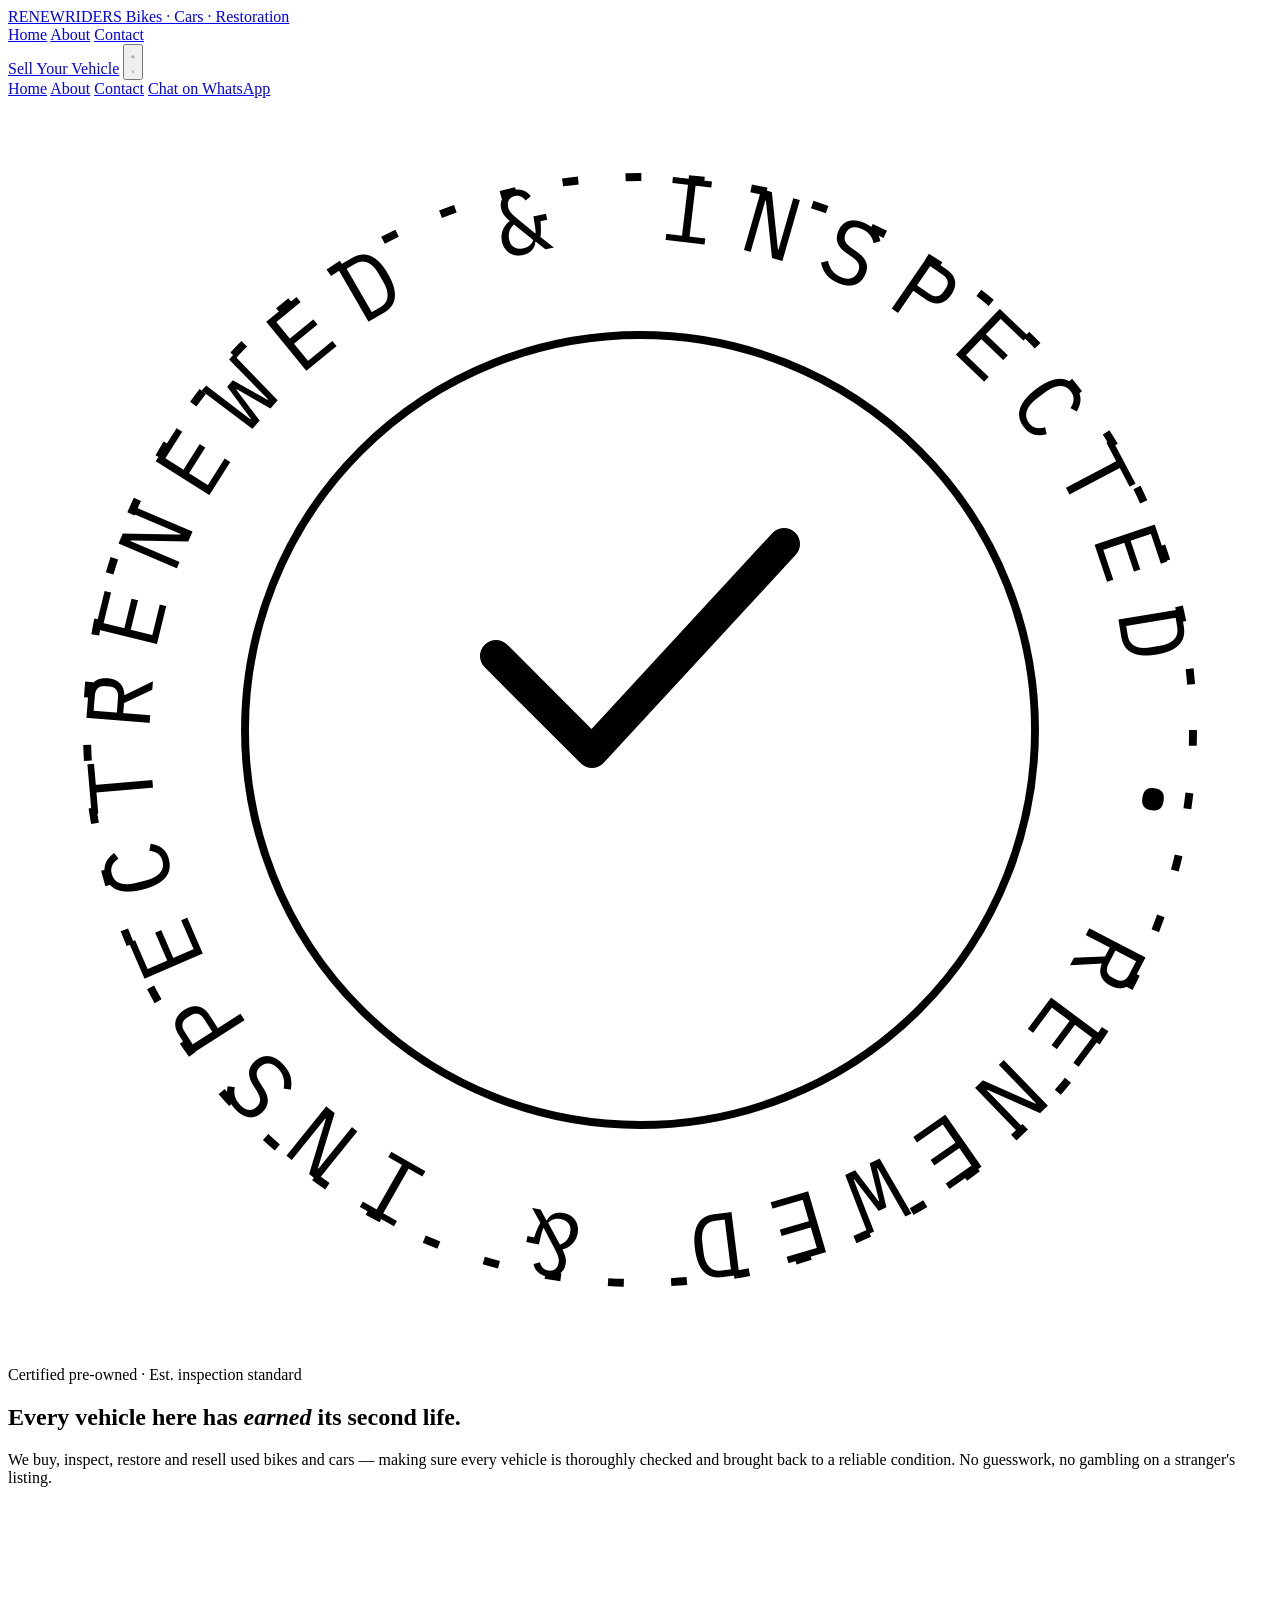
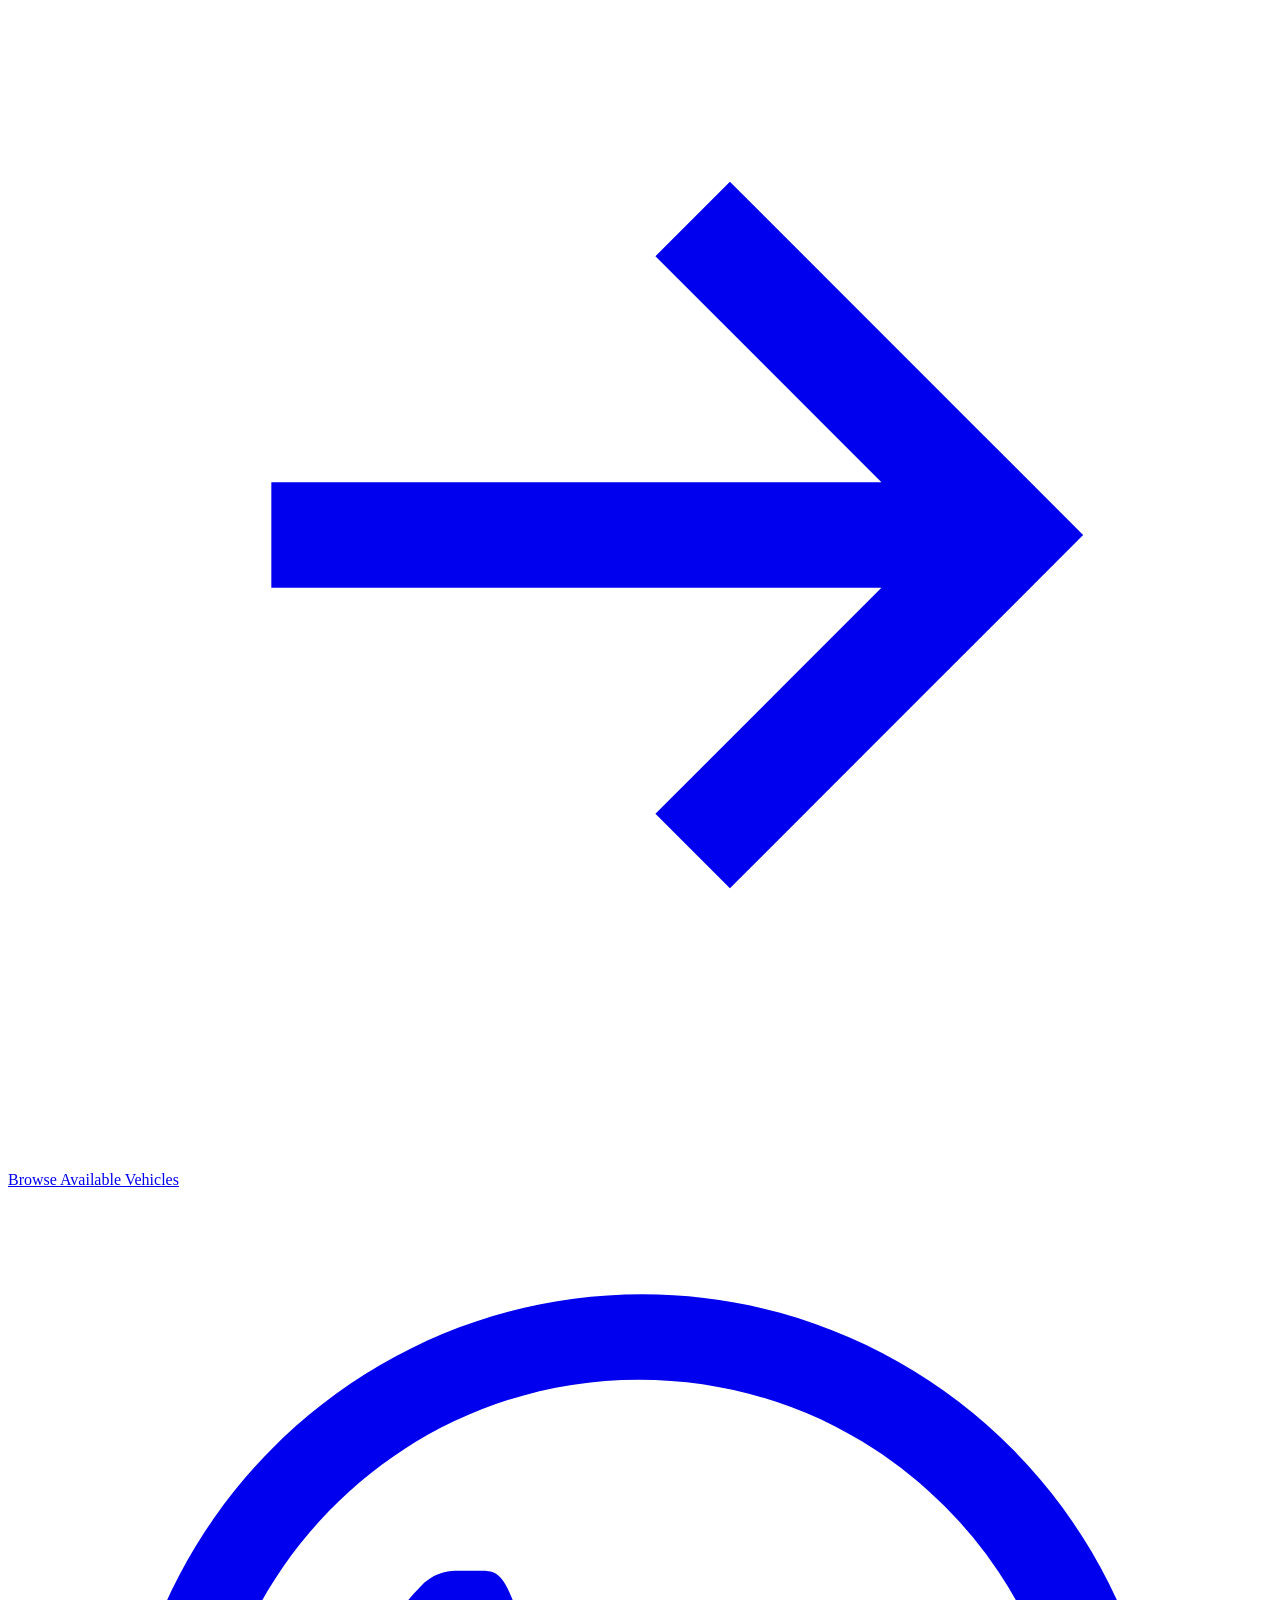
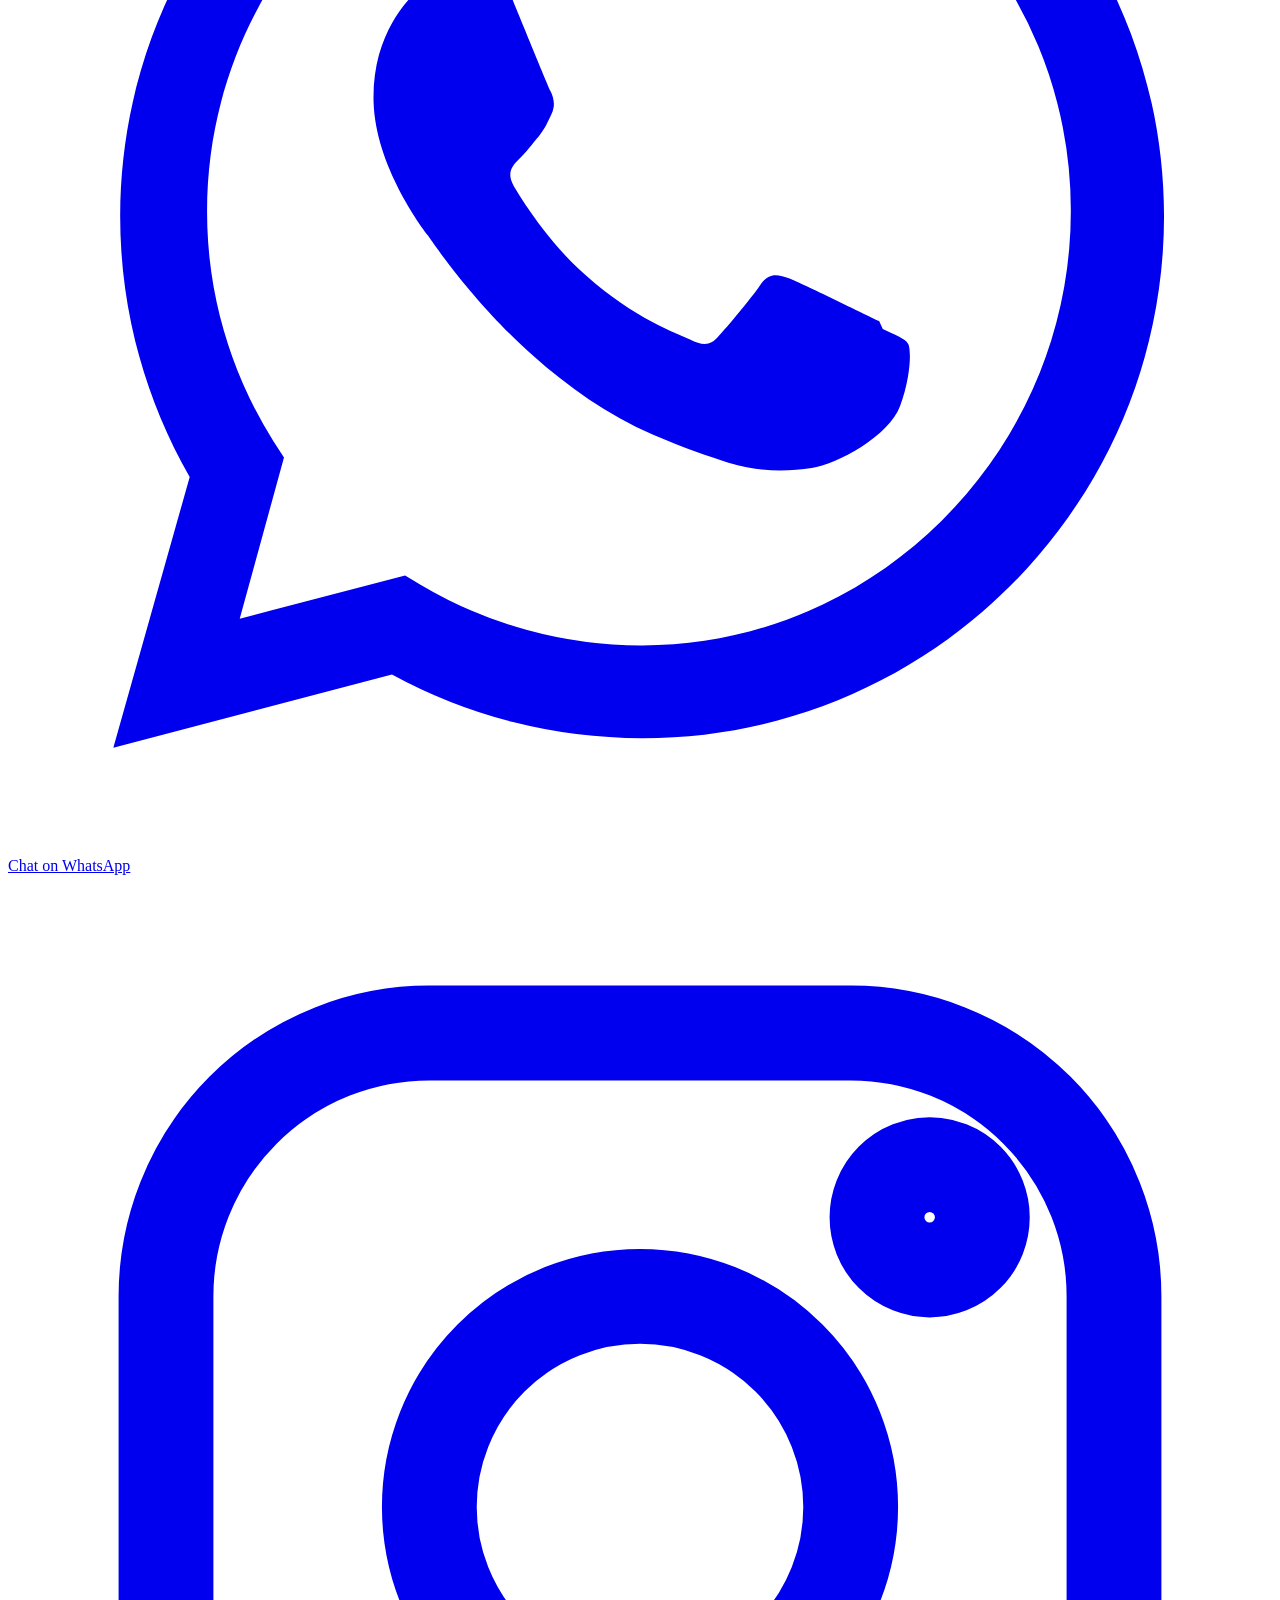
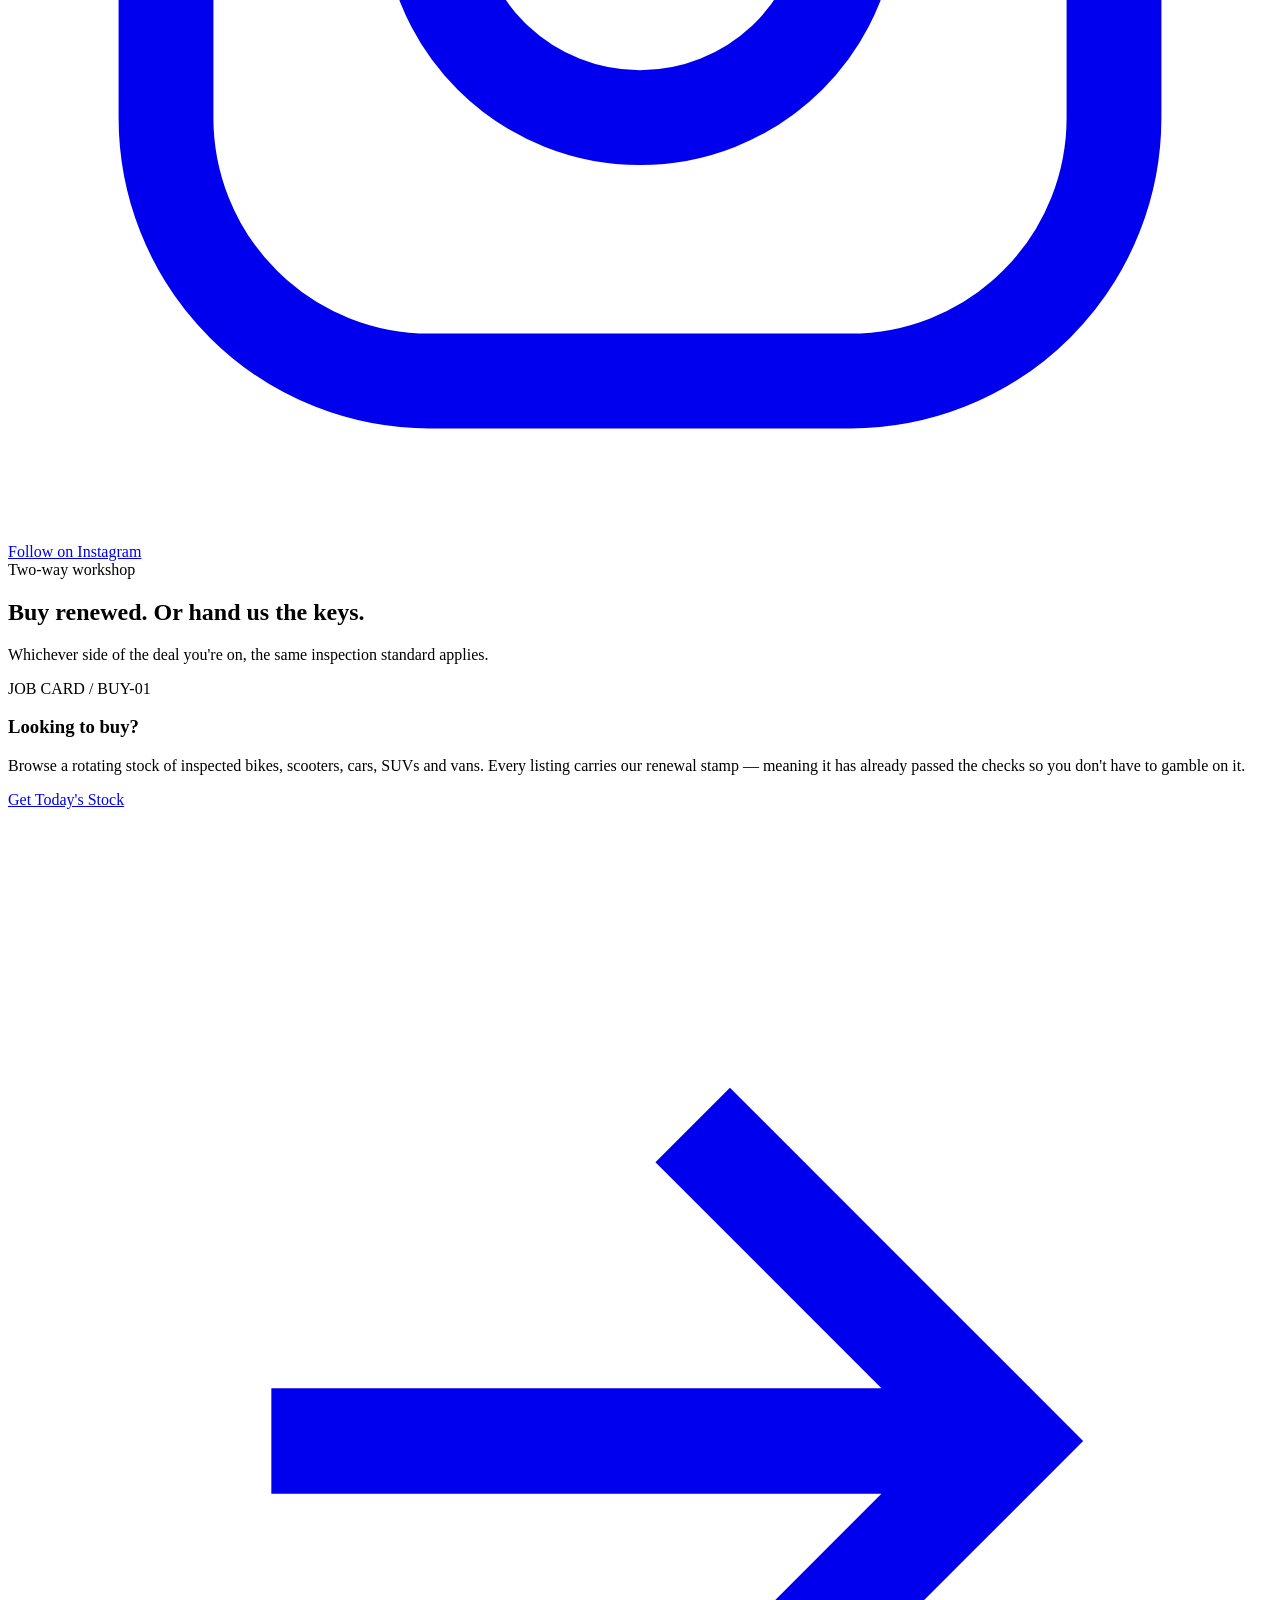
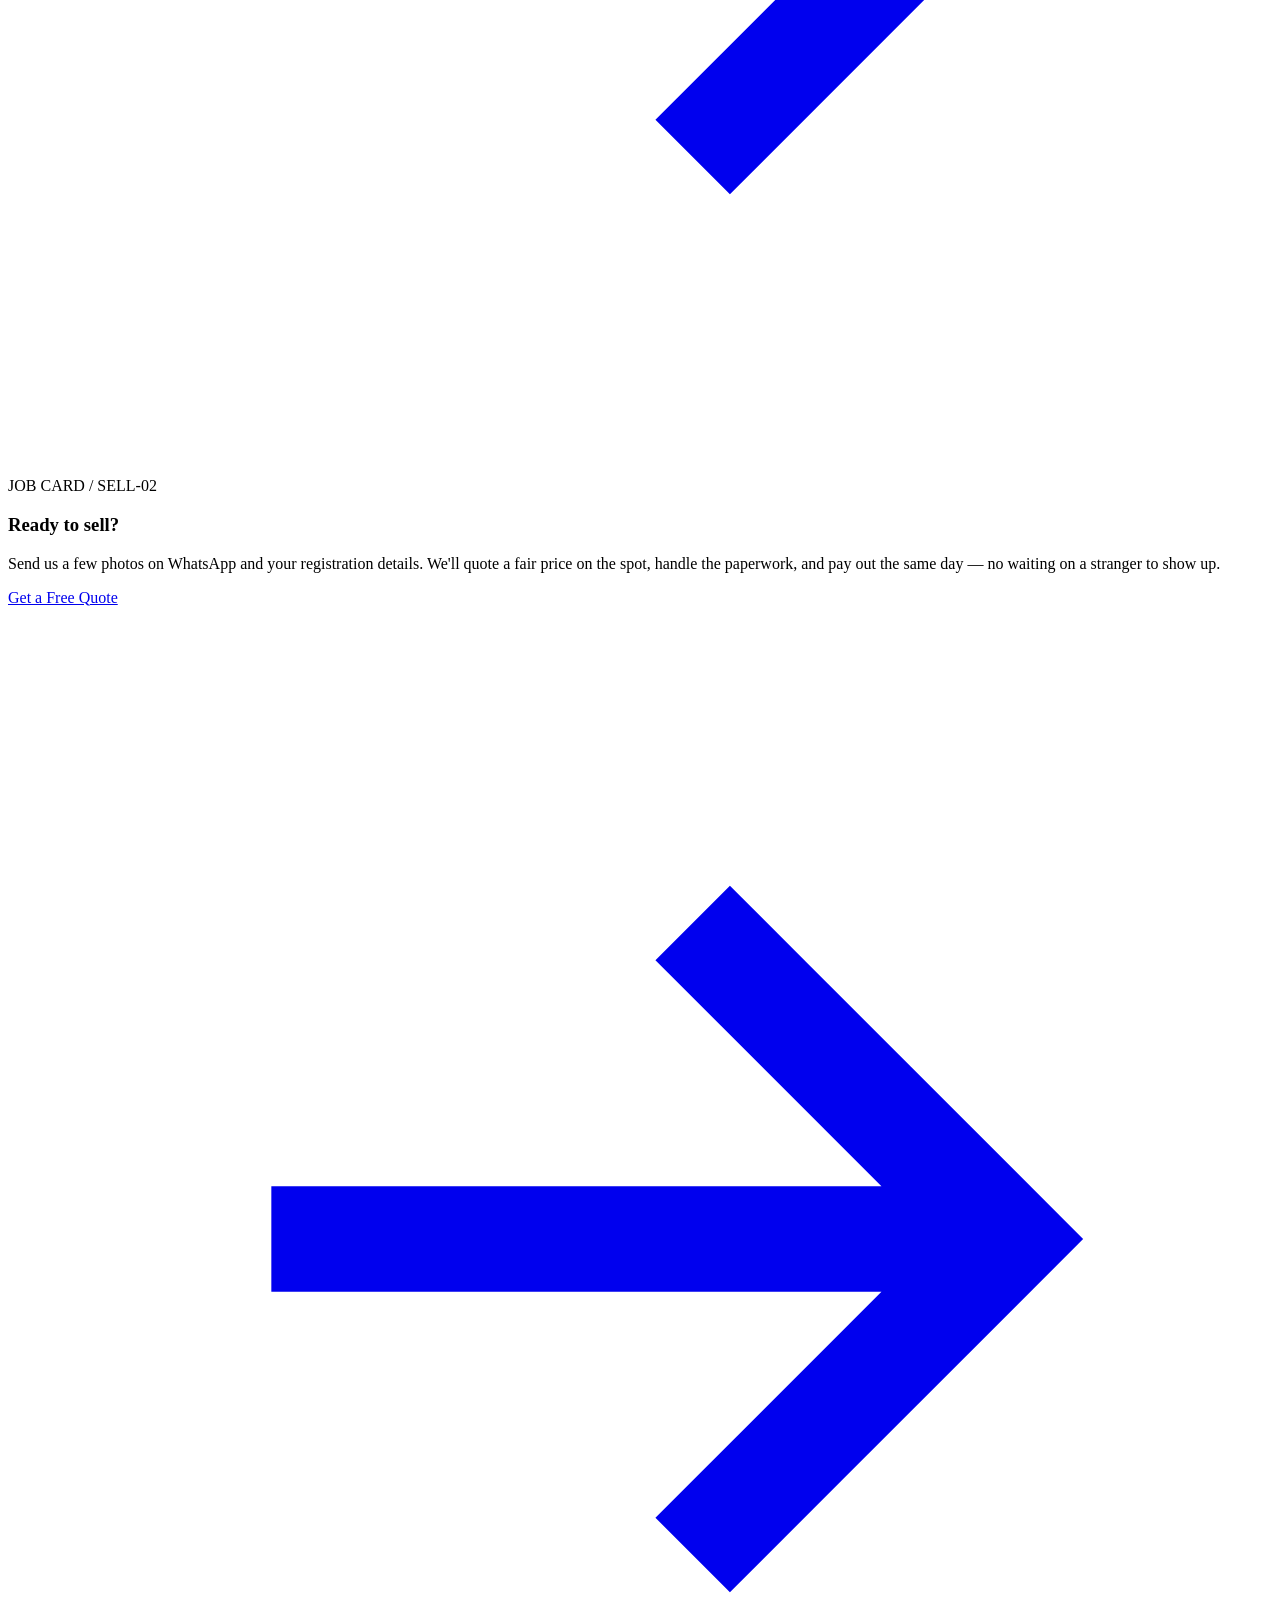
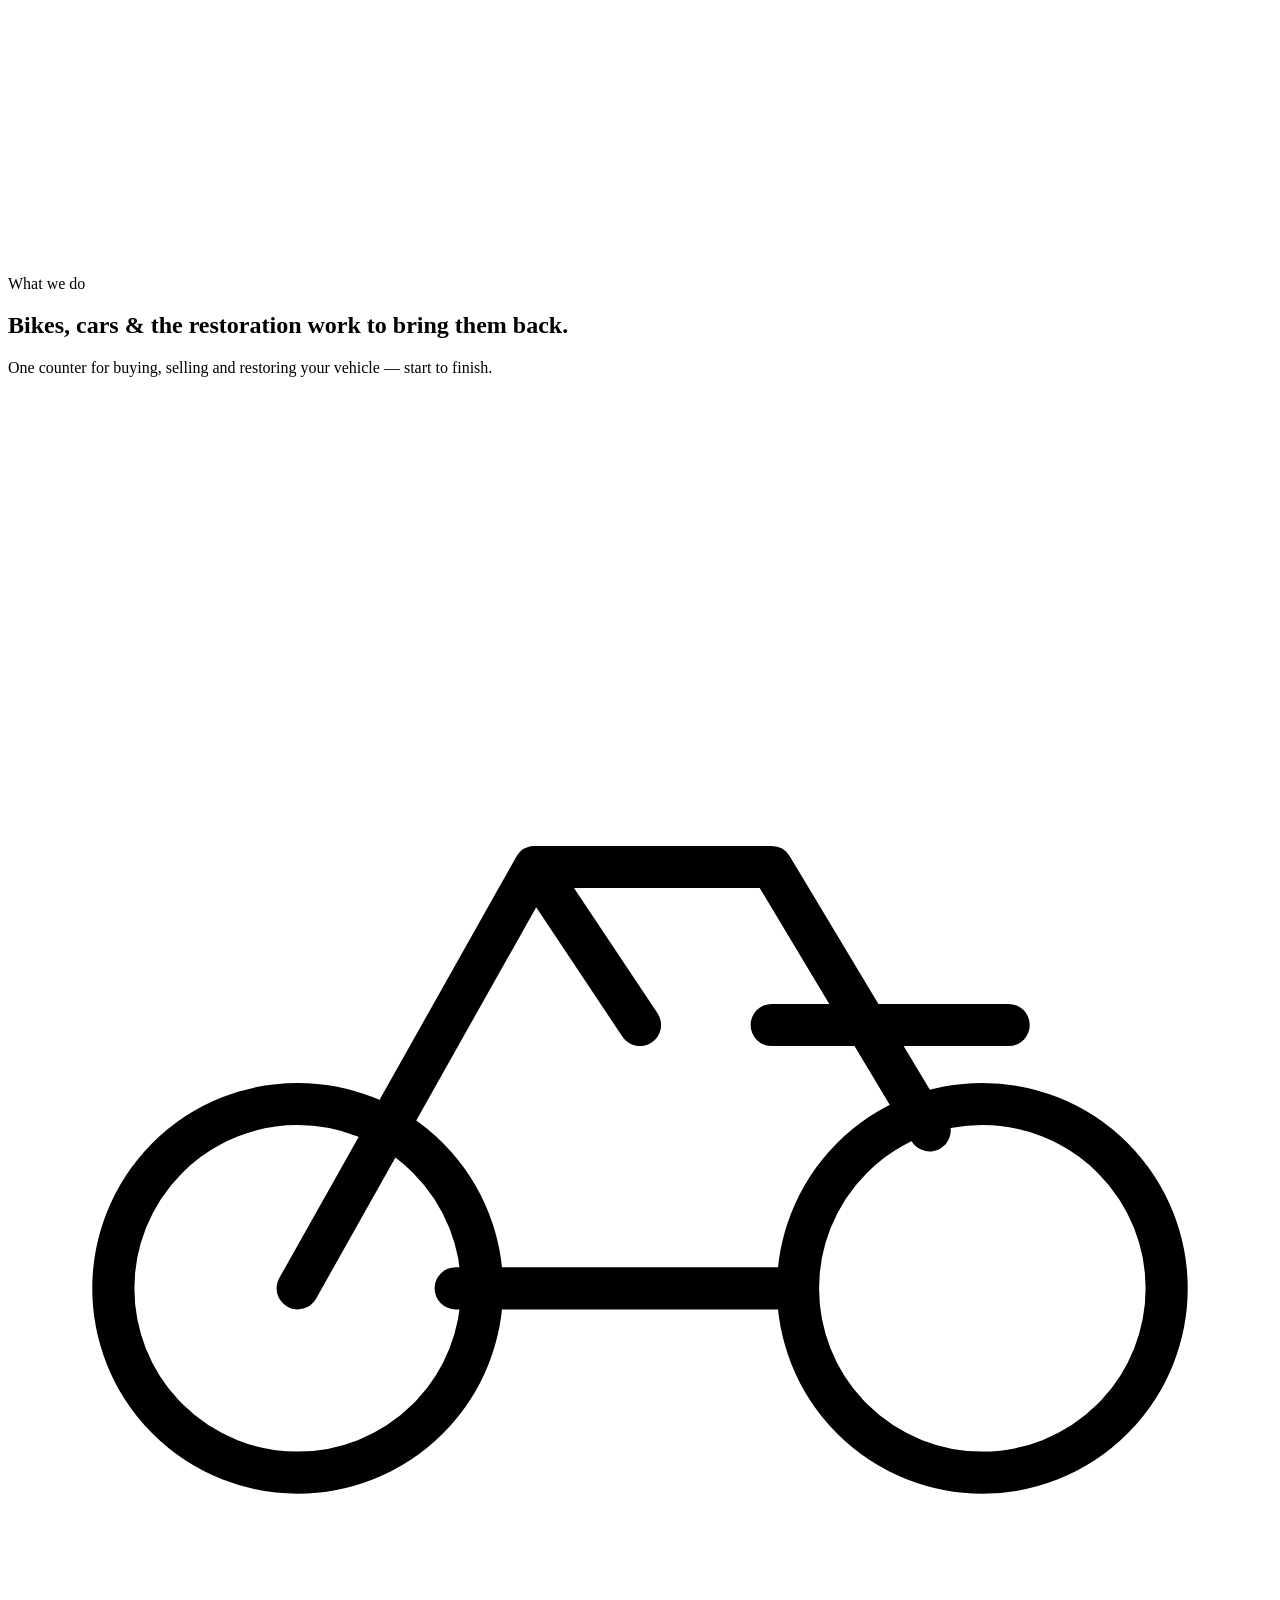
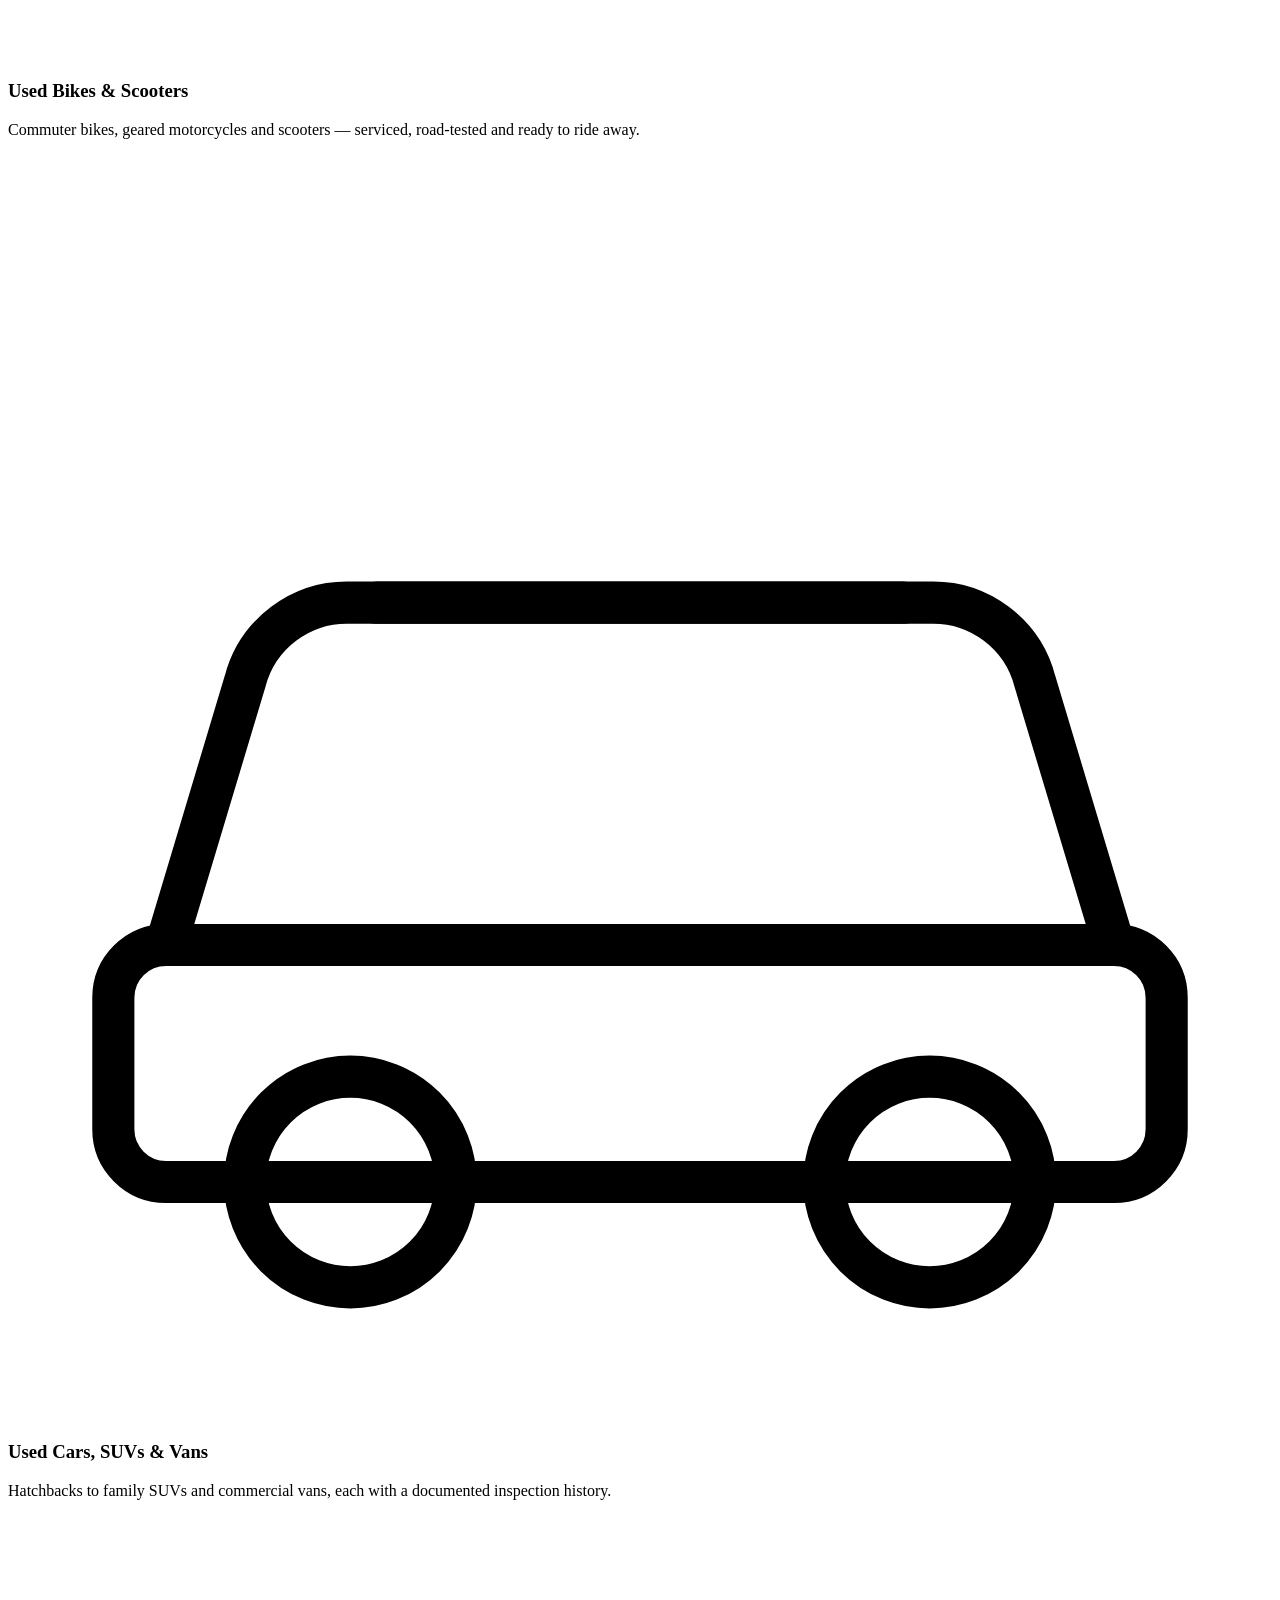
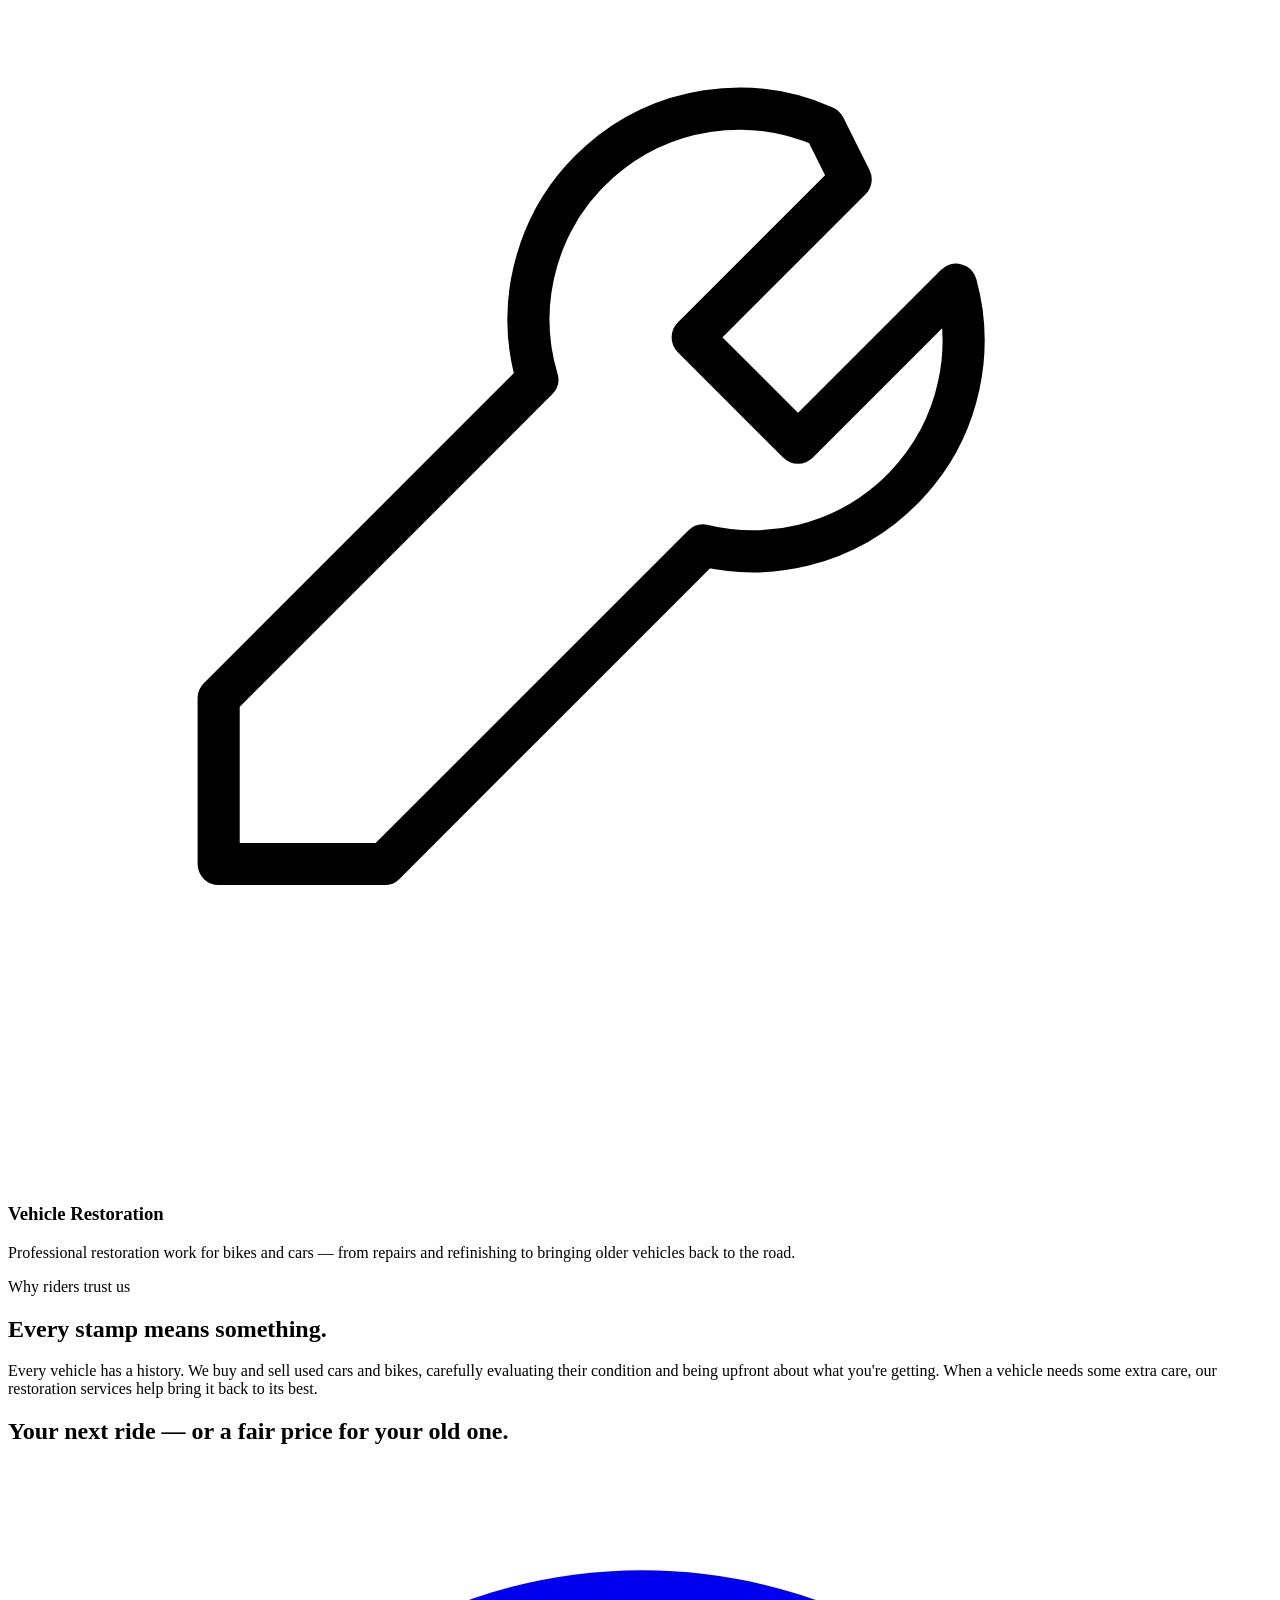
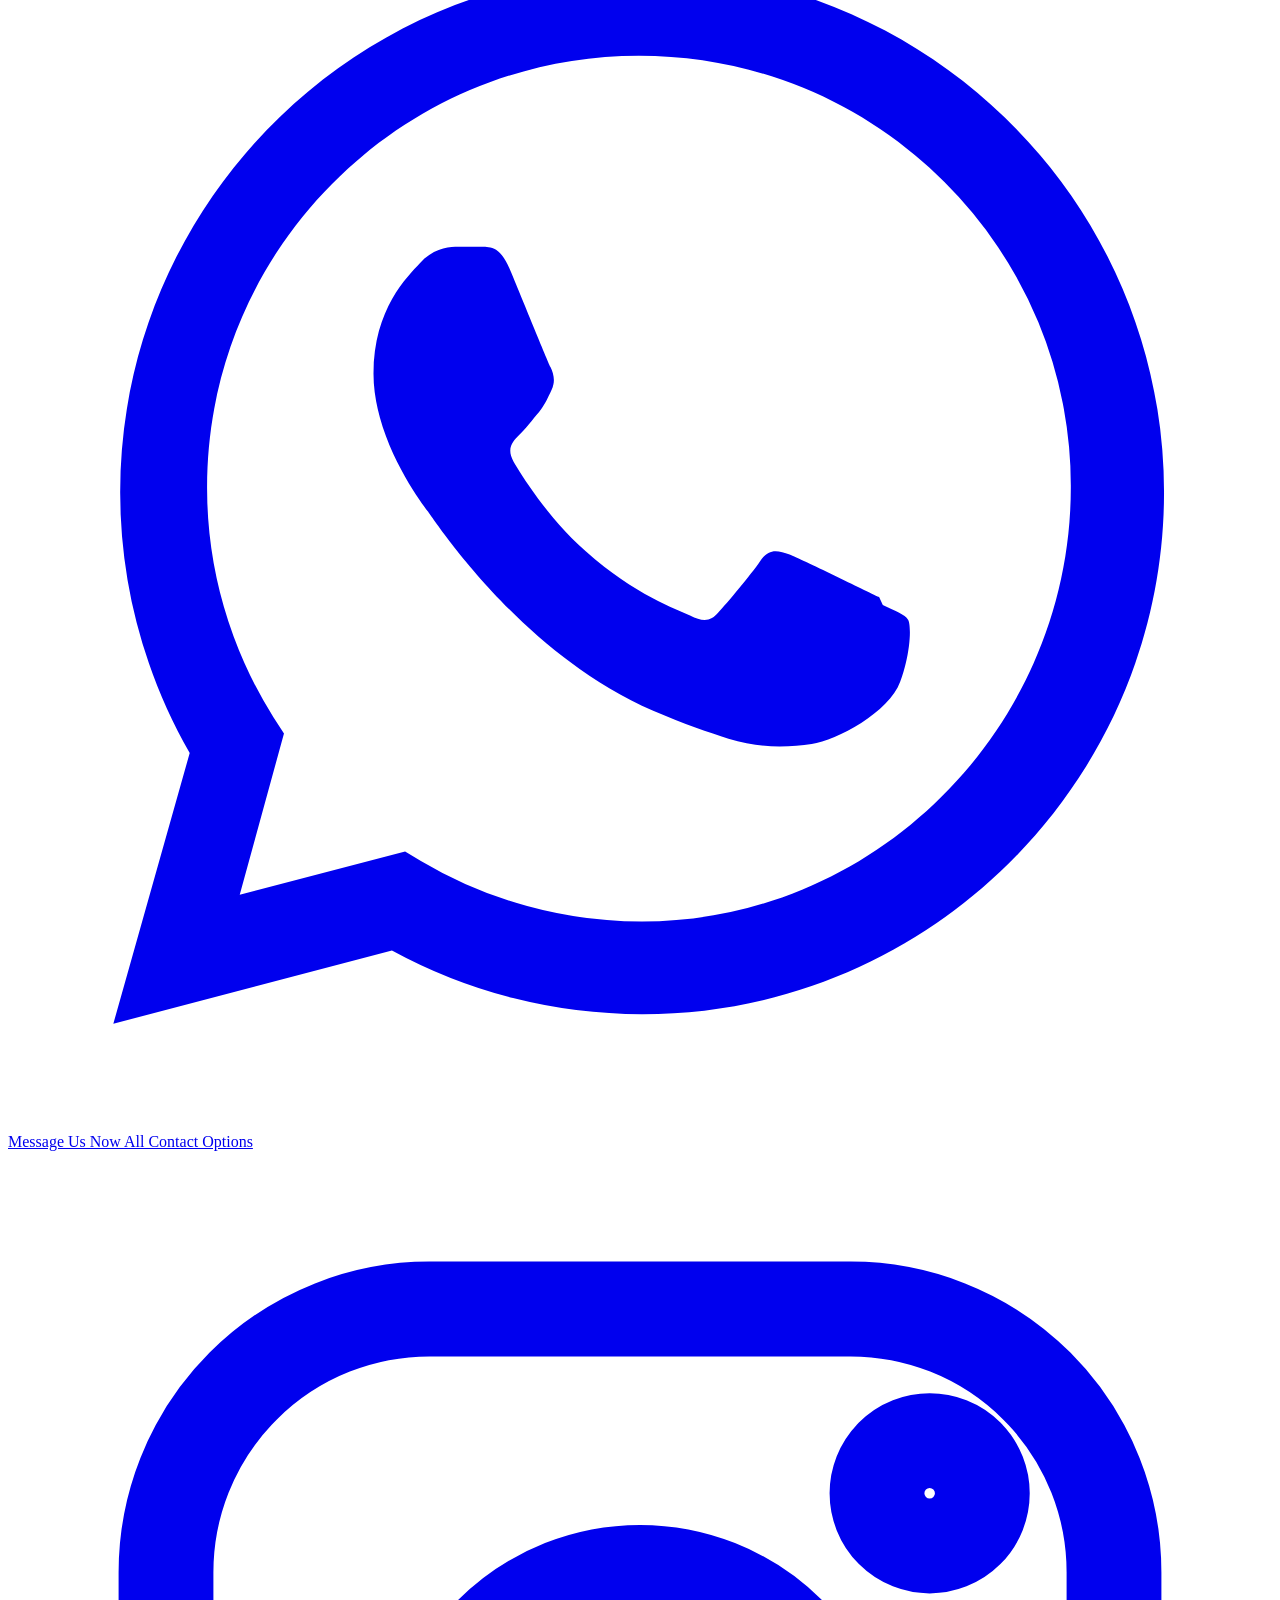
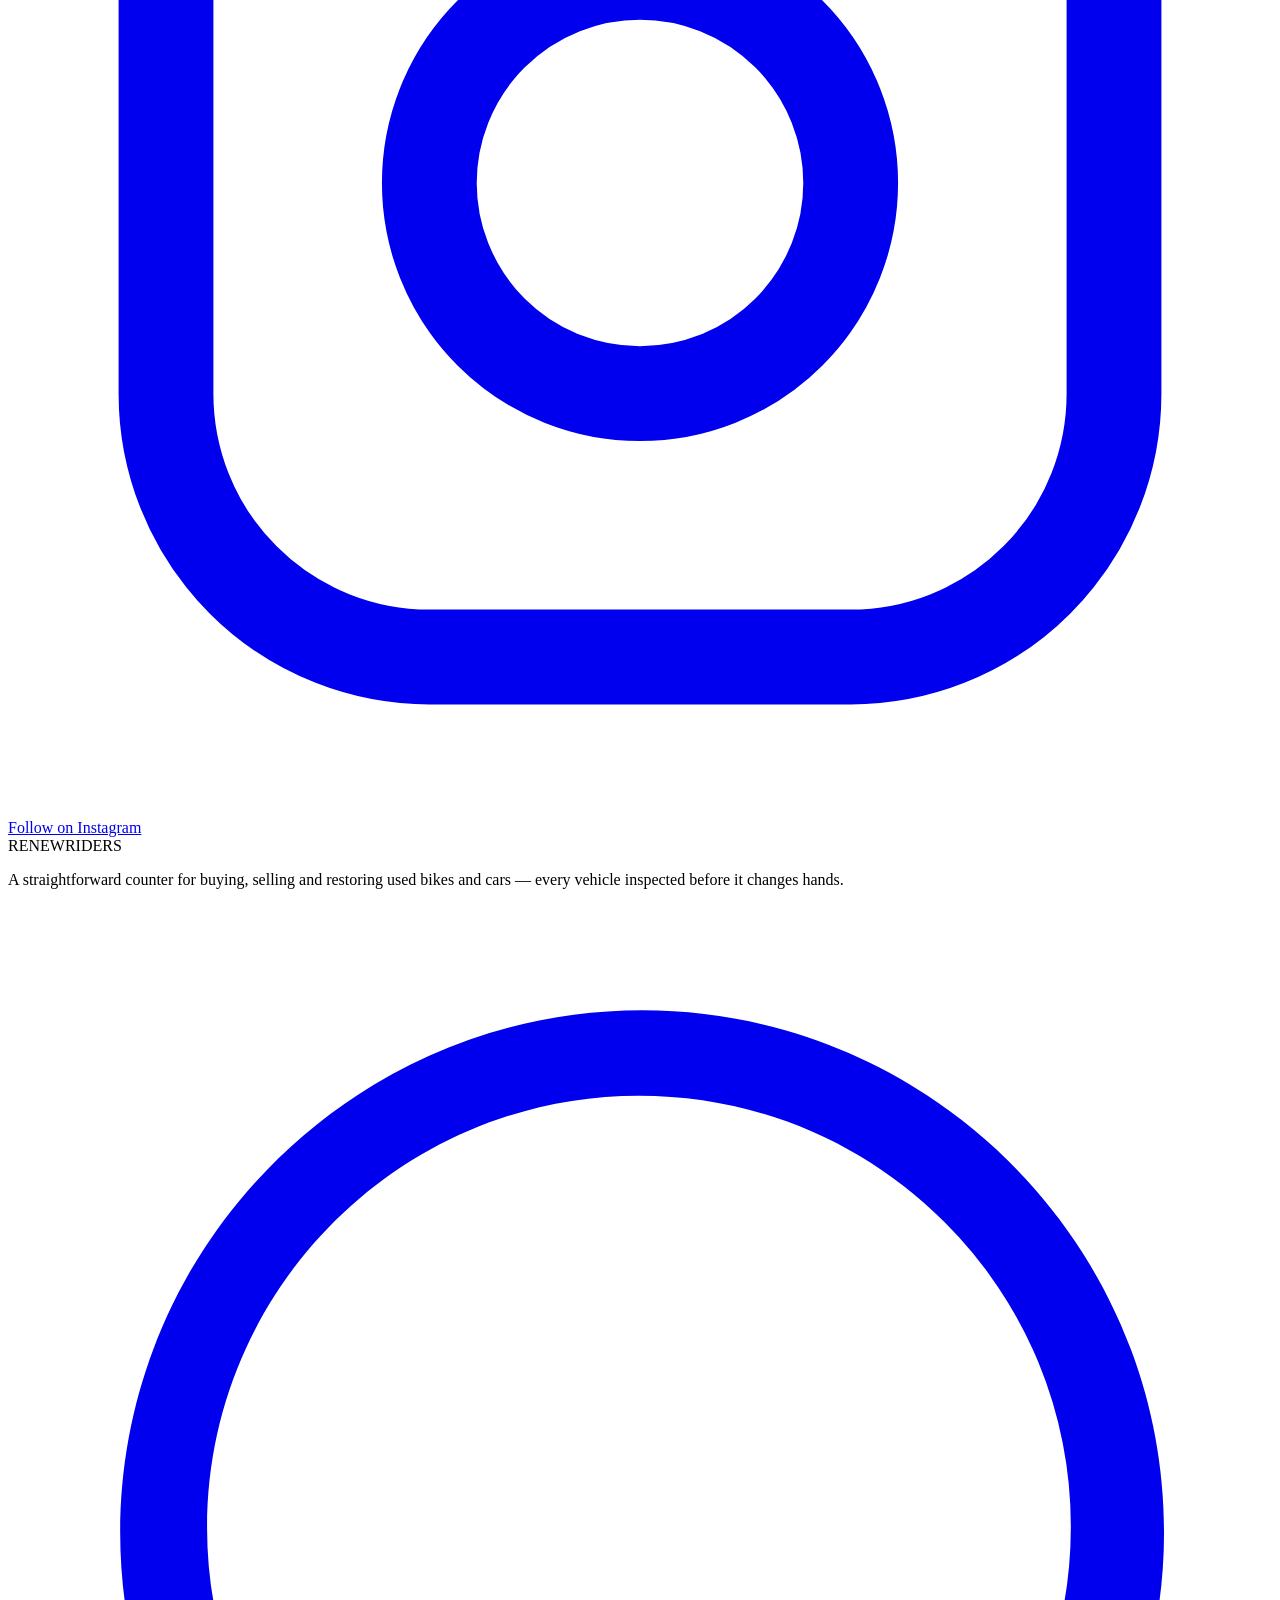
==== index.html @ 2e24afc8 "Add files via upload" ====
<!DOCTYPE html>
<html lang="en">
<head>
<meta charset="UTF-8">
<meta name="viewport" content="width=device-width, initial-scale=1.0">
<title>Renew Riders — Used Bikes, Cars &amp; Vehicle Restoration</title>
<meta name="description" content="Renew Riders buys and sells inspected used bikes and cars, and offers professional vehicle restoration. Every vehicle is thoroughly checked before it reaches you.">
<link rel="icon" href="assets/favicon.svg" type="image/svg+xml">
<link rel="preconnect" href="https://fonts.googleapis.com">
<link rel="preconnect" href="https://fonts.gstatic.com" crossorigin>
<link href="https://fonts.googleapis.com/css2?family=Oswald:wght@400;500;600;700&family=Work+Sans:wght@400;500;600&family=IBM+Plex+Mono:wght@400;500&display=swap" rel="stylesheet">
<link rel="stylesheet" href="css/style.css">
</head>
<body>

<!-- ============ HEADER ============ -->
<header class="site-header">
  <div class="container">
    <a href="index.html" class="brand">
      <span class="brand-mark">RENEW<span>RIDERS</span></span>
      <span class="brand-tag">Bikes · Cars · Restoration</span>
    </a>
    <nav class="nav-links">
      <a href="index.html" class="is-active">Home</a>
      <a href="about.html">About</a>
      <a href="contact.html">Contact</a>
    </nav>
    <div class="nav-cta">
      <a class="btn btn-ghost-dark" href="contact.html">Sell Your Vehicle</a>
      <button class="nav-toggle" aria-label="Open menu" aria-expanded="false">
        <svg class="icon-burger" viewBox="0 0 24 24" fill="none" stroke="currentColor" stroke-width="1.8"><line x1="3" y1="6" x2="21" y2="6"/><line x1="3" y1="12" x2="21" y2="12"/><line x1="3" y1="18" x2="21" y2="18"/></svg>
        <svg class="icon-close" viewBox="0 0 24 24" fill="none" stroke="currentColor" stroke-width="1.8"><line x1="5" y1="5" x2="19" y2="19"/><line x1="19" y1="5" x2="5" y2="19"/></svg>
      </button>
    </div>
  </div>
</header>

<div class="mobile-drawer">
  <a href="index.html" class="is-active">Home</a>
  <a href="about.html">About</a>
  <a href="contact.html">Contact</a>
  <a class="btn btn-primary" href="https://wa.me/919292115582" target="_blank" rel="noopener">Chat on WhatsApp</a>
</div>

<!-- ============ HERO ============ -->
<section class="hero" style="background-image: url('assets/hero-desktop.jpg');">
  <div class="stamp" aria-hidden="true">
    <svg class="stamp-spin" viewBox="0 0 160 160" fill="none">
      <defs>
        <path id="stampCircle" d="M80,80 m-62,0 a62,62 0 1,1 124,0 a62,62 0 1,1 -124,0"/>
      </defs>
      <circle cx="80" cy="80" r="70" stroke="currentColor" stroke-width="1" stroke-dasharray="2 6"/>
      <circle cx="80" cy="80" r="50" stroke="currentColor" stroke-width="1"/>
      <text font-family="IBM Plex Mono, monospace" font-size="11.5" letter-spacing="3" fill="currentColor">
        <textPath href="#stampCircle" startOffset="0%">RENEWED &amp; INSPECTED • RENEWED &amp; INSPECTED •</textPath>
      </text>
    </svg>
    <svg viewBox="0 0 160 160" style="position:absolute; inset:0;">
      <path d="M62 82 l12 12 24 -26" fill="none" stroke="currentColor" stroke-width="4" stroke-linecap="round" stroke-linejoin="round"/>
    </svg>
  </div>

  <div class="hero-inner container">
    <span class="eyebrow on-dark">Certified pre-owned · Est. inspection standard</span>
    <h1>Every vehicle here has <em>earned</em> its second life.</h1>
    <p class="hero-sub">We buy, inspect, restore and resell used bikes and cars — making sure every vehicle is thoroughly checked and brought back to a reliable condition. No guesswork, no gambling on a stranger's listing.</p>
    <div class="hero-actions">
      <a class="btn btn-primary" href="contact.html">
        <svg viewBox="0 0 24 24" fill="none" stroke="currentColor" stroke-width="2"><path d="M5 12h14M13 6l6 6-6 6"/></svg>
        Browse Available Vehicles
      </a>
      <a class="btn btn-whatsapp" href="https://wa.me/919292115582" target="_blank" rel="noopener">
        <svg viewBox="0 0 24 24" fill="currentColor"><path d="M12.04 2C6.58 2 2.13 6.45 2.13 11.91c0 1.75.46 3.45 1.32 4.95L2 22l5.29-1.39a9.9 9.9 0 0 0 4.75 1.21h.01c5.46 0 9.9-4.45 9.9-9.91C21.95 6.45 17.5 2 12.04 2zm0 18.06h-.01a8.2 8.2 0 0 1-4.19-1.15l-.3-.18-3.14.82.84-3.06-.2-.31a8.15 8.15 0 0 1-1.26-4.37c0-4.51 3.68-8.19 8.2-8.19 2.19 0 4.25.85 5.8 2.4a8.13 8.13 0 0 1 2.4 5.8c0 4.52-3.68 8.24-8.14 8.24zm4.5-6.16c-.25-.12-1.47-.72-1.7-.81-.23-.08-.4-.12-.56.13-.17.25-.64.81-.79.97-.14.17-.29.19-.54.06-.25-.12-1.04-.38-1.98-1.22-.73-.65-1.23-1.46-1.37-1.7-.14-.25-.02-.38.11-.51.11-.11.25-.29.37-.43.12-.15.16-.25.24-.42.08-.17.04-.31-.02-.44-.06-.12-.56-1.35-.77-1.85-.2-.48-.41-.42-.56-.43h-.48c-.17 0-.44.06-.67.31s-.88.86-.88 2.1.9 2.44 1.03 2.61c.13.17 1.77 2.7 4.28 3.79.6.26 1.06.41 1.43.53.6.19 1.15.16 1.58.1.48-.07 1.47-.6 1.68-1.18.21-.58.21-1.08.15-1.18-.06-.1-.23-.16-.48-.28z"/></svg>
        Chat on WhatsApp
      </a>
      <a class="btn btn-instagram" href="https://www.instagram.com/renew_5582/" target="_blank" rel="noopener">
        <svg viewBox="0 0 24 24" fill="none" stroke="currentColor" stroke-width="1.8"><rect x="3" y="3" width="18" height="18" rx="5"/><circle cx="12" cy="12" r="4"/><circle cx="17.5" cy="6.5" r="1"/></svg>
        Follow on Instagram
      </a>
    </div>
  </div>
</section>

<!-- ============ BUY / SELL ============ -->
<section class="section">
  <div class="container">
    <div class="section-head reveal">
      <div>
        <span class="eyebrow">Two-way workshop</span>
        <h2>Buy renewed. Or hand&nbsp;us the keys.</h2>
      </div>
      <p>Whichever side of the deal you're on, the same inspection standard applies.</p>
    </div>

    <div class="job-panels">
      <article class="job-card reveal">
        <span class="tag-no">JOB CARD / BUY-01</span>
        <h3>Looking to buy?</h3>
        <p>Browse a rotating stock of inspected bikes, scooters, cars, SUVs and vans. Every listing carries our renewal stamp — meaning it has already passed the checks so you don't have to gamble on it.</p>
        <a class="btn btn-ghost-light" href="contact.html">Get Today's Stock<svg viewBox="0 0 24 24" fill="none" stroke="currentColor" stroke-width="2"><path d="M5 12h14M13 6l6 6-6 6"/></svg></a>
      </article>

      <article class="job-card job-card--dark reveal">
        <span class="tag-no">JOB CARD / SELL-02</span>
        <h3>Ready to sell?</h3>
        <p>Send us a few photos on WhatsApp and your registration details. We'll quote a fair price on the spot, handle the paperwork, and pay out the same day — no waiting on a stranger to show up.</p>
        <a class="btn btn-primary" href="contact.html">Get a Free Quote<svg viewBox="0 0 24 24" fill="none" stroke="currentColor" stroke-width="2"><path d="M5 12h14M13 6l6 6-6 6"/></svg></a>
      </article>
    </div>
  </div>
</section>

<!-- ============ CATEGORIES / SPARE PARTS ============ -->
<section class="section section-paper2">
  <div class="container">
    <div class="section-head reveal">
      <div>
        <span class="eyebrow">What we do</span>
        <h2>Bikes, cars &amp; the restoration work to bring them back.</h2>
      </div>
      <p>One counter for buying, selling and restoring your vehicle — start to finish.</p>
    </div>

    <div class="cat-grid">
      <article class="cat-card reveal">
        <svg class="cat-icon" viewBox="0 0 48 48" fill="none" stroke="currentColor" stroke-width="1.6">
          <circle cx="11" cy="34" r="7"/><circle cx="37" cy="34" r="7"/>
          <path d="M11 34 20 18h9l6 10M20 18l4 6M29 24h9M17 34h13" stroke-linecap="round" stroke-linejoin="round"/>
        </svg>
        <h3>Used Bikes &amp; Scooters</h3>
        <p>Commuter bikes, geared motorcycles and scooters — serviced, road-tested and ready to ride away.</p>
      </article>

      <article class="cat-card reveal">
        <svg class="cat-icon" viewBox="0 0 48 48" fill="none" stroke="currentColor" stroke-width="1.6">
          <path d="M6 30l3-10a4 4 0 0 1 4-3h22a4 4 0 0 1 4 3l3 10" stroke-linecap="round" stroke-linejoin="round"/>
          <rect x="4" y="30" width="40" height="9" rx="2"/>
          <circle cx="13" cy="39" r="4"/><circle cx="35" cy="39" r="4"/>
          <path d="M14 17h20" stroke-linecap="round"/>
        </svg>
        <h3>Used Cars, SUVs &amp; Vans</h3>
        <p>Hatchbacks to family SUVs and commercial vans, each with a documented inspection history.</p>
      </article>

      <article class="cat-card reveal">
        <svg class="cat-icon" viewBox="0 0 48 48" fill="none" stroke="currentColor" stroke-width="1.6">
          <path d="M31 8a8 8 0 0 0-10.9 9.6L8 29.7v6.3h6.3l12.1-12.1A8 8 0 0 0 36 14l-6 6-4-4 6-6z" stroke-linecap="round" stroke-linejoin="round"/>
        </svg>
        <h3>Vehicle Restoration</h3>
        <p>Professional restoration work for bikes and cars — from repairs and refinishing to bringing older vehicles back to the road.</p>
      </article>
    </div>
  </div>
</section>

<!-- ============ EVERY STAMP MEANS SOMETHING ============ -->
<section class="section">
  <div class="container">
    <div class="section-head reveal">
      <div>
        <span class="eyebrow">Why riders trust us</span>
        <h2>Every stamp means something.</h2>
      </div>
    </div>
    <p class="stamp-copy reveal">Every vehicle has a history. We buy and sell used cars and bikes, carefully evaluating their condition and being upfront about what you're getting. When a vehicle needs some extra care, our restoration services help bring it back to its best.</p>
  </div>
</section>

<!-- ============ CTA BAND ============ -->
<section class="cta-band">
  <div class="container">
    <h2>Your next ride — or a fair price for your old one.</h2>
    <div class="cta-actions">
      <a class="btn btn-whatsapp" href="https://wa.me/919292115582" target="_blank" rel="noopener">
        <svg viewBox="0 0 24 24" fill="currentColor"><path d="M12.04 2C6.58 2 2.13 6.45 2.13 11.91c0 1.75.46 3.45 1.32 4.95L2 22l5.29-1.39a9.9 9.9 0 0 0 4.75 1.21h.01c5.46 0 9.9-4.45 9.9-9.91C21.95 6.45 17.5 2 12.04 2zm0 18.06h-.01a8.2 8.2 0 0 1-4.19-1.15l-.3-.18-3.14.82.84-3.06-.2-.31a8.15 8.15 0 0 1-1.26-4.37c0-4.51 3.68-8.19 8.2-8.19 2.19 0 4.25.85 5.8 2.4a8.13 8.13 0 0 1 2.4 5.8c0 4.52-3.68 8.24-8.14 8.24zm4.5-6.16c-.25-.12-1.47-.72-1.7-.81-.23-.08-.4-.12-.56.13-.17.25-.64.81-.79.97-.14.17-.29.19-.54.06-.25-.12-1.04-.38-1.98-1.22-.73-.65-1.23-1.46-1.37-1.7-.14-.25-.02-.38.11-.51.11-.11.25-.29.37-.43.12-.15.16-.25.24-.42.08-.17.04-.31-.02-.44-.06-.12-.56-1.35-.77-1.85-.2-.48-.41-.42-.56-.43h-.48c-.17 0-.44.06-.67.31s-.88.86-.88 2.1.9 2.44 1.03 2.61c.13.17 1.77 2.7 4.28 3.79.6.26 1.06.41 1.43.53.6.19 1.15.16 1.58.1.48-.07 1.47-.6 1.68-1.18.21-.58.21-1.08.15-1.18-.06-.1-.23-.16-.48-.28z"/></svg>
        Message Us Now
      </a>
      <a class="btn btn-ghost-dark" href="contact.html">All Contact Options</a>
      <a class="btn btn-instagram" href="https://www.instagram.com/renew_5582/" target="_blank" rel="noopener">
        <svg viewBox="0 0 24 24" fill="none" stroke="currentColor" stroke-width="1.8"><rect x="3" y="3" width="18" height="18" rx="5"/><circle cx="12" cy="12" r="4"/><circle cx="17.5" cy="6.5" r="1"/></svg>
        Follow on Instagram
      </a>
    </div>
  </div>
</section>

<!-- ============ FOOTER ============ -->
<footer class="site-footer">
  <div class="container">
    <div class="footer-grid">
      <div class="footer-col">
        <div class="brand-mark">RENEW<span>RIDERS</span></div>
        <p>A straightforward counter for buying, selling and restoring used bikes and cars — every vehicle inspected before it changes hands.</p>
        <div class="footer-social">
          <a href="https://wa.me/919292115582" target="_blank" rel="noopener" aria-label="WhatsApp">
            <svg viewBox="0 0 24 24" fill="currentColor"><path d="M12.04 2C6.58 2 2.13 6.45 2.13 11.91c0 1.75.46 3.45 1.32 4.95L2 22l5.29-1.39a9.9 9.9 0 0 0 4.75 1.21h.01c5.46 0 9.9-4.45 9.9-9.91C21.95 6.45 17.5 2 12.04 2zm0 18.06h-.01a8.2 8.2 0 0 1-4.19-1.15l-.3-.18-3.14.82.84-3.06-.2-.31a8.15 8.15 0 0 1-1.26-4.37c0-4.51 3.68-8.19 8.2-8.19 2.19 0 4.25.85 5.8 2.4a8.13 8.13 0 0 1 2.4 5.8c0 4.52-3.68 8.24-8.14 8.24z"/></svg>
          </a>
          <a href="https://www.instagram.com/renew_5582/" target="_blank" rel="noopener" aria-label="Instagram">
            <svg viewBox="0 0 24 24" fill="none" stroke="currentColor" stroke-width="1.6"><rect x="3" y="3" width="18" height="18" rx="5"/><circle cx="12" cy="12" r="4"/><circle cx="17.5" cy="6.5" r="1"/></svg>
          </a>
          <a href="mailto:renewriders.kerala@gmail.com" aria-label="Email">
            <svg viewBox="0 0 24 24" fill="none" stroke="currentColor" stroke-width="1.6"><rect x="3" y="5" width="18" height="14" rx="2"/><path d="M3 7l9 6 9-6"/></svg>
          </a>
        </div>
      </div>
      <div class="footer-col">
        <h4>Navigate</h4>
        <a href="index.html">Home</a>
        <a href="about.html">About Us</a>
        <a href="contact.html">Contact</a>
      </div>
      <div class="footer-col">
        <h4>Get In Touch</h4>
        <a href="https://wa.me/919292115582" target="_blank" rel="noopener">+91 92921 15582</a>
        <a href="mailto:renewriders.kerala@gmail.com">renewriders.kerala@gmail.com</a>
        <a href="https://www.instagram.com/renew_5582/" target="_blank" rel="noopener">@renew_5582</a>
      </div>
    </div>
    <div class="footer-bottom">
      <span class="f-mono">&copy; <span data-year>2026</span> Renew Riders. All rights reserved.
        <span class="footer-credit">Designed &amp; Developed by <a href="https://www.instagram.com/iam.midhun/" target="_blank" rel="noopener">Midhun</a></span>
      </span>
      <span class="f-mono">Kerala, India</span>
    </div>
  </div>
</footer>

<div class="float-stack">
  <a class="float-btn float-instagram" href="https://www.instagram.com/renew_5582/" target="_blank" rel="noopener" aria-label="Message us on Instagram">
    <svg viewBox="0 0 24 24" fill="none" stroke="currentColor" stroke-width="1.8"><rect x="3" y="3" width="18" height="18" rx="5"/><circle cx="12" cy="12" r="4"/><circle cx="17.5" cy="6.5" r="1"/></svg>
  </a>
  <a class="float-btn float-whatsapp" href="https://wa.me/919292115582" target="_blank" rel="noopener" aria-label="Chat on WhatsApp">
    <svg viewBox="0 0 24 24" fill="currentColor"><path d="M12.04 2C6.58 2 2.13 6.45 2.13 11.91c0 1.75.46 3.45 1.32 4.95L2 22l5.29-1.39a9.9 9.9 0 0 0 4.75 1.21h.01c5.46 0 9.9-4.45 9.9-9.91C21.95 6.45 17.5 2 12.04 2zm0 18.06h-.01a8.2 8.2 0 0 1-4.19-1.15l-.3-.18-3.14.82.84-3.06-.2-.31a8.15 8.15 0 0 1-1.26-4.37c0-4.51 3.68-8.19 8.2-8.19 2.19 0 4.25.85 5.8 2.4a8.13 8.13 0 0 1 2.4 5.8c0 4.52-3.68 8.24-8.14 8.24zm4.5-6.16c-.25-.12-1.47-.72-1.7-.81-.23-.08-.4-.12-.56.13-.17.25-.64.81-.79.97-.14.17-.29.19-.54.06-.25-.12-1.04-.38-1.98-1.22-.73-.65-1.23-1.46-1.37-1.7-.14-.25-.02-.38.11-.51.11-.11.25-.29.37-.43.12-.15.16-.25.24-.42.08-.17.04-.31-.02-.44-.06-.12-.56-1.35-.77-1.85-.2-.48-.41-.42-.56-.43h-.48c-.17 0-.44.06-.67.31s-.88.86-.88 2.1.9 2.44 1.03 2.61c.13.17 1.77 2.7 4.28 3.79.6.26 1.06.41 1.43.53.6.19 1.15.16 1.58.1.48-.07 1.47-.6 1.68-1.18.21-.58.21-1.08.15-1.18-.06-.1-.23-.16-.48-.28z"/></svg>
  </a>
</div>

<script src="js/main.js"></script>
</body>
</html>
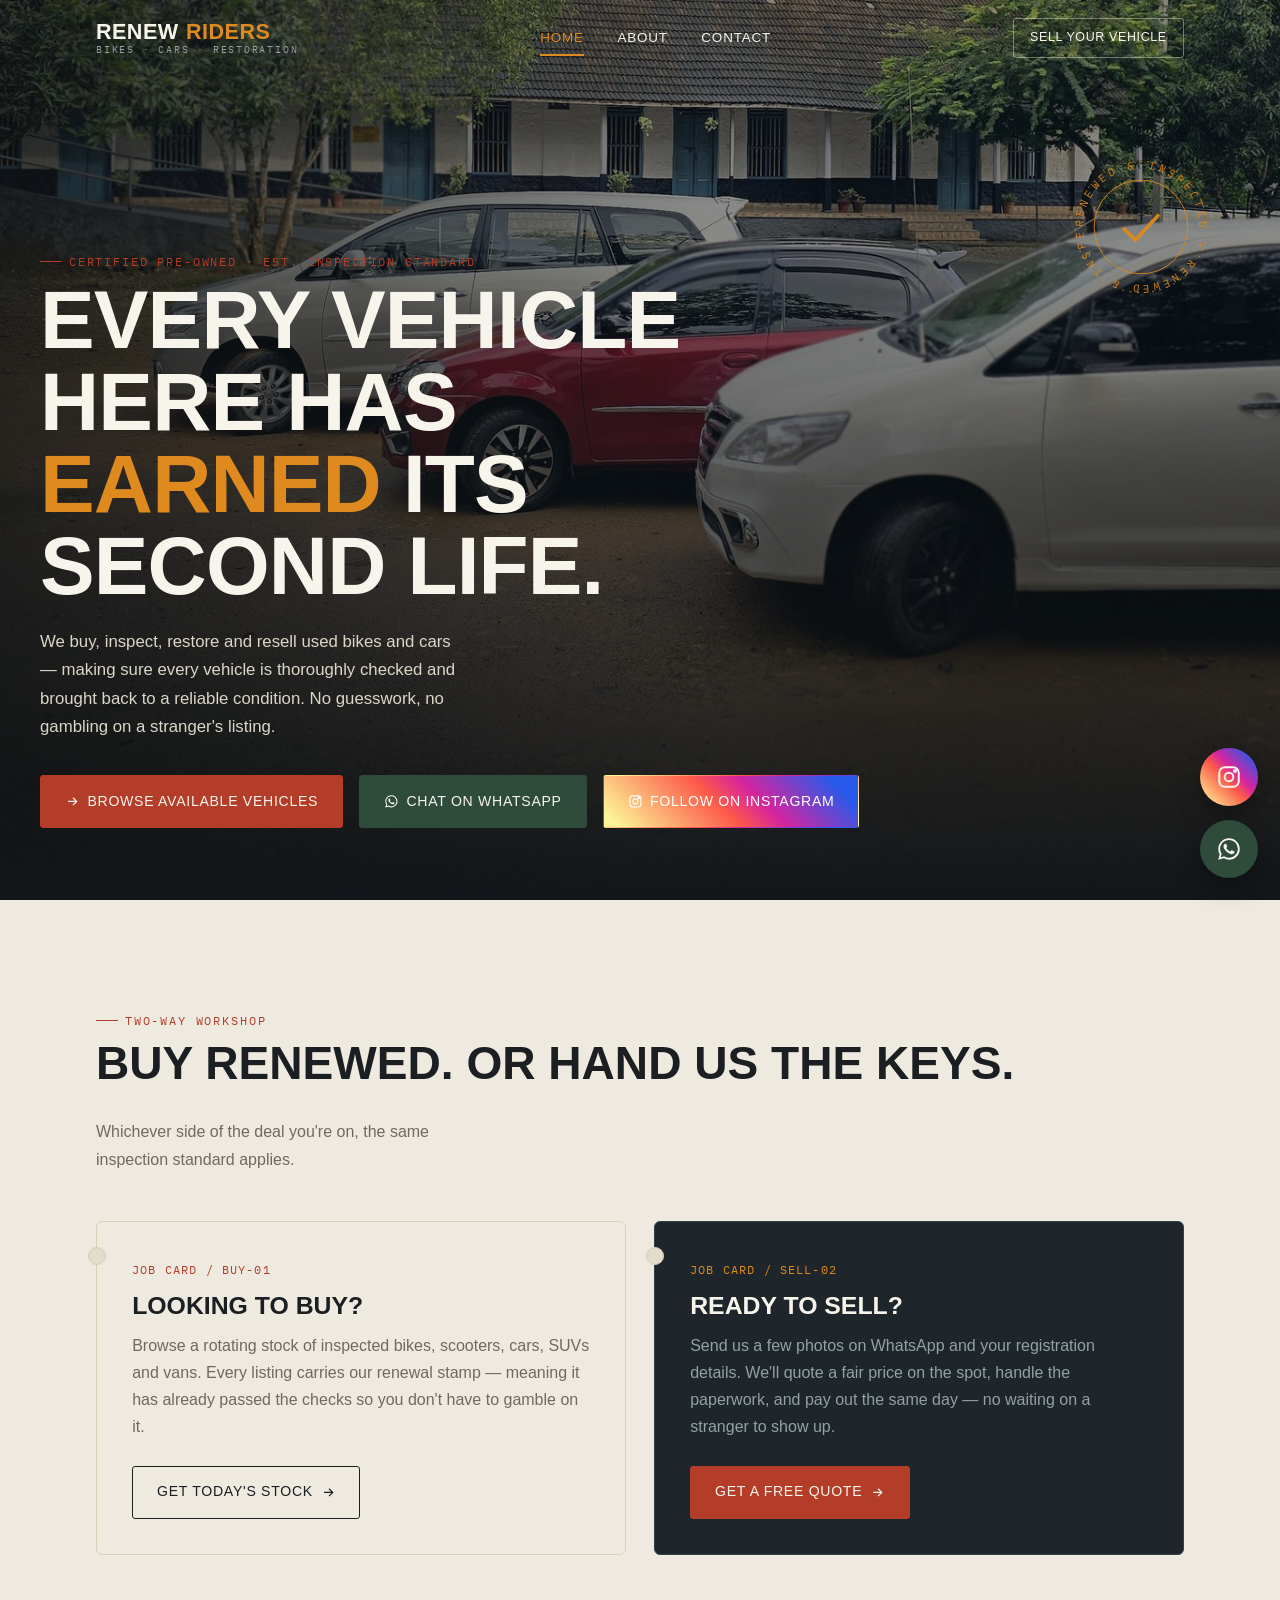
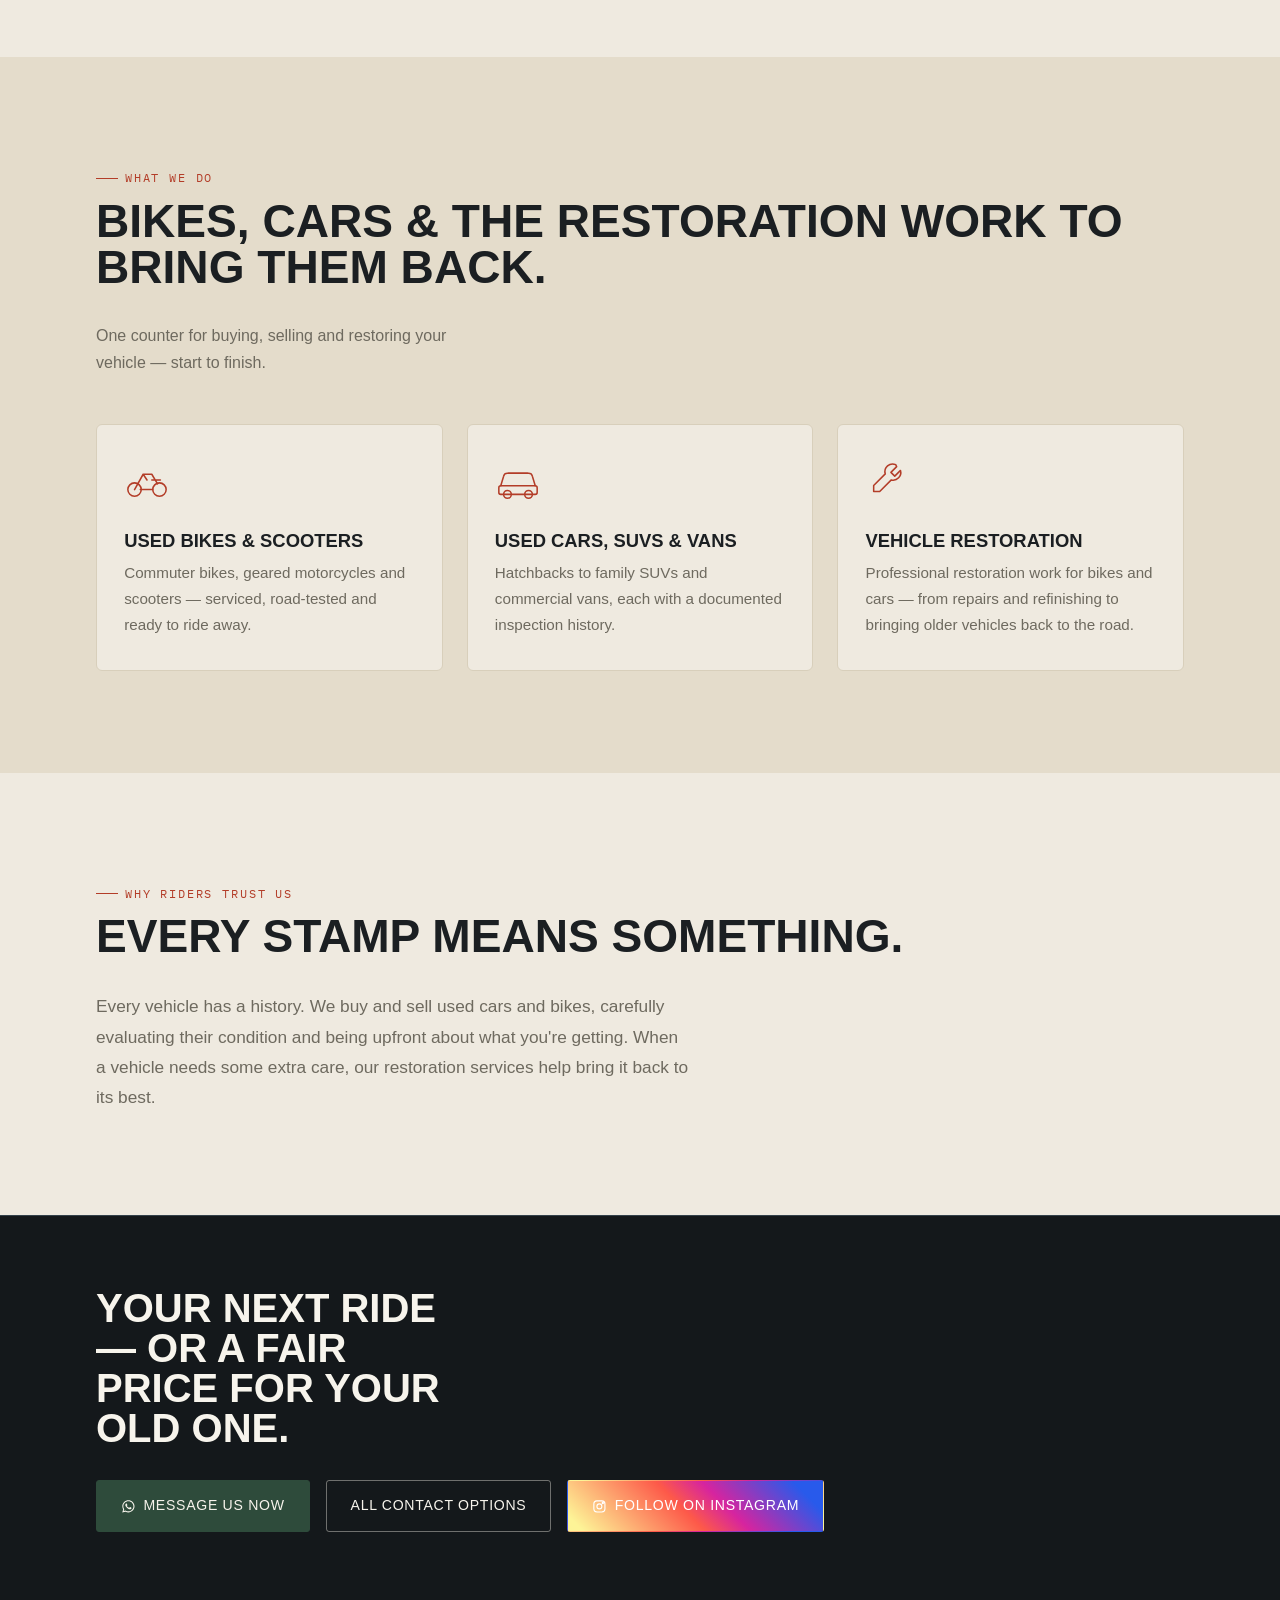
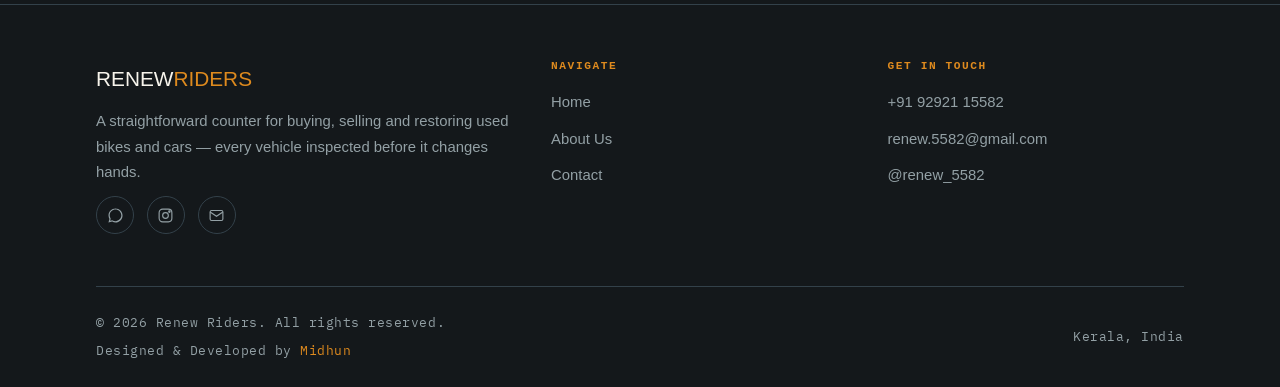
==== commit 8b975c20: "Update index.html" ====
--- a/index.html
+++ b/index.html
@@ -198,7 +198,7 @@
           <a href="https://www.instagram.com/renew_5582/" target="_blank" rel="noopener" aria-label="Instagram">
             <svg viewBox="0 0 24 24" fill="none" stroke="currentColor" stroke-width="1.6"><rect x="3" y="3" width="18" height="18" rx="5"/><circle cx="12" cy="12" r="4"/><circle cx="17.5" cy="6.5" r="1"/></svg>
           </a>
-          <a href="mailto:renewriders.kerala@gmail.com" aria-label="Email">
+          <a href="mailto:renew.5582@gmail.com" aria-label="Email">
             <svg viewBox="0 0 24 24" fill="none" stroke="currentColor" stroke-width="1.6"><rect x="3" y="5" width="18" height="14" rx="2"/><path d="M3 7l9 6 9-6"/></svg>
           </a>
         </div>
@@ -212,7 +212,7 @@
       <div class="footer-col">
         <h4>Get In Touch</h4>
         <a href="https://wa.me/919292115582" target="_blank" rel="noopener">+91 92921 15582</a>
-        <a href="mailto:renewriders.kerala@gmail.com">renewriders.kerala@gmail.com</a>
+        <a href="mailto:renew.5582@gmail.com">renew.5582@gmail.com</a>
         <a href="https://www.instagram.com/renew_5582/" target="_blank" rel="noopener">@renew_5582</a>
       </div>
     </div>
--- a/css/style.css
+++ b/css/style.css
@@ -0,0 +1,779 @@
+/* ==========================================================================
+   RENEW RIDERS — design tokens
+   Concept: a workshop inspection stamp. Every renewed vehicle earns one.
+   ========================================================================== */
+
+:root{
+  /* --- color --- */
+  --ink:        #14181B;   /* primary dark ground */
+  --ink-2:      #1E262B;   /* raised dark surface */
+  --steel:      #4F6169;   /* muted blue-steel, secondary text on dark */
+  --steel-line: #33414A;   /* hairlines on dark */
+  --paper:      #EFEAE0;   /* primary light ground */
+  --paper-2:    #E4DCCB;   /* raised light surface / cards */
+  --paper-line: #D8CFBB;   /* hairlines on light */
+  --rust:       #B33D28;   /* primary brand accent — brake-light red */
+  --rust-dark:  #932F1D;
+  --amber:      #DE8A1E;   /* secondary accent — inspection stamp amber */
+  --ink-text:   #1B1F22;
+  --muted-on-paper: #6E6A5F;
+  --muted-on-ink:   #93A0A5;
+  --cream:      #F7F4EC;
+
+  /* --- type --- */
+  --f-display: "Oswald", "Arial Narrow", sans-serif;
+  --f-body:    "Work Sans", "Segoe UI", sans-serif;
+  --f-mono:    "IBM Plex Mono", "Courier New", monospace;
+
+  /* --- layout --- */
+  --maxw: 1200px;
+  --edge: clamp(1.25rem, 5vw, 3.5rem);
+  --radius-sm: 3px;
+  --radius-lg: 6px;
+}
+
+*, *::before, *::after{ box-sizing: border-box; }
+html{ scroll-behavior: smooth; }
+body{
+  margin: 0;
+  background: var(--paper);
+  color: var(--ink-text);
+  font-family: var(--f-body);
+  font-size: 16px;
+  line-height: 1.7;
+  -webkit-font-smoothing: antialiased;
+}
+img{ max-width: 100%; display: block; }
+a{ color: inherit; text-decoration: none; }
+ul{ margin: 0; padding: 0; list-style: none; }
+h1,h2,h3,h4{ margin: 0; font-family: var(--f-display); text-transform: uppercase; font-weight: 600; line-height: 1; }
+p{ margin: 0; }
+button{ font-family: inherit; cursor: pointer; }
+
+::selection{ background: var(--amber); color: var(--ink); }
+
+:focus-visible{
+  outline: 2px solid var(--amber);
+  outline-offset: 3px;
+}
+
+.container{
+  max-width: var(--maxw);
+  margin: 0 auto;
+  padding-left: var(--edge);
+  padding-right: var(--edge);
+}
+
+.eyebrow{
+  display: inline-flex;
+  align-items: center;
+  gap: .6em;
+  font-family: var(--f-mono);
+  font-size: .72rem;
+  letter-spacing: .16em;
+  text-transform: uppercase;
+  color: var(--rust);
+}
+.eyebrow::before{
+  content: "";
+  width: 22px;
+  height: 1px;
+  background: var(--rust);
+  display: inline-block;
+}
+.on-dark .eyebrow{ color: var(--amber); }
+.on-dark .eyebrow::before{ background: var(--amber); }
+
+/* ==========================================================================
+   Buttons
+   ========================================================================== */
+.btn{
+  display: inline-flex;
+  align-items: center;
+  justify-content: center;
+  gap: .55em;
+  padding: .95em 1.7em;
+  font-family: var(--f-display);
+  font-size: .88rem;
+  letter-spacing: .05em;
+  text-transform: uppercase;
+  font-weight: 500;
+  border-radius: var(--radius-sm);
+  border: 1px solid transparent;
+  transition: transform .18s ease, background .18s ease, border-color .18s ease, color .18s ease;
+  white-space: nowrap;
+}
+.btn:hover{ transform: translateY(-2px); }
+.btn:active{ transform: translateY(0); }
+.btn svg{ width: 1.05em; height: 1.05em; flex: none; }
+
+.btn-primary{ background: var(--rust); color: var(--cream); border-color: var(--rust); }
+.btn-primary:hover{ background: var(--rust-dark); border-color: var(--rust-dark); }
+
+.btn-ghost-dark{ background: transparent; color: var(--cream); border-color: rgba(247,244,236,.4); }
+.btn-ghost-dark:hover{ border-color: var(--amber); color: var(--amber); }
+
+.btn-ghost-light{ background: transparent; color: var(--ink-text); border-color: var(--ink-text); }
+.btn-ghost-light:hover{ border-color: var(--rust); color: var(--rust); }
+
+.btn-whatsapp{ background: #2E4B3B; color: var(--cream); border-color: #2E4B3B; }
+.btn-whatsapp:hover{ background: #24392E; border-color: #24392E; }
+
+.btn-instagram{
+  background: linear-gradient(45deg,#fdf497 0%,#fdf497 5%,#fd5949 45%,#d6249f 60%,#285AEB 90%);
+  color: #fff;
+  border-color: transparent;
+}
+.btn-instagram:hover{ filter: brightness(1.08); background: linear-gradient(45deg,#fdf497 0%,#fdf497 5%,#fd5949 45%,#d6249f 60%,#285AEB 90%); border-color: transparent; }
+
+.btn-block{ width: 100%; }
+
+/* ==========================================================================
+   Header / Nav
+   ========================================================================== */
+.site-header{
+  position: fixed;
+  top: 0; left: 0; right: 0;
+  z-index: 100;
+  padding: 1.1rem 0;
+  transition: background .25s ease, padding .25s ease, border-color .25s ease;
+  border-bottom: 1px solid transparent;
+}
+.site-header.is-scrolled{
+  background: rgba(20,24,27,.92);
+  backdrop-filter: blur(6px);
+  padding: .75rem 0;
+  border-color: var(--steel-line);
+}
+.site-header .container{
+  display: flex;
+  align-items: center;
+  justify-content: space-between;
+  gap: 1.5rem;
+}
+.brand{
+  display: flex;
+  flex-direction: column;
+  gap: .15rem;
+  color: var(--cream);
+  line-height: 1;
+}
+.brand .brand-mark{
+  font-family: var(--f-display);
+  font-size: 1.35rem;
+  font-weight: 600;
+  letter-spacing: .02em;
+  display: flex;
+  align-items: baseline;
+  gap: .35em;
+}
+.brand .brand-mark span{ color: var(--amber); }
+.brand .brand-tag{
+  font-family: var(--f-mono);
+  font-size: .62rem;
+  letter-spacing: .18em;
+  color: var(--muted-on-ink);
+  text-transform: uppercase;
+}
+
+.nav-links{
+  display: flex;
+  align-items: center;
+  gap: 2.1rem;
+}
+.nav-links a{
+  font-family: var(--f-display);
+  font-size: .84rem;
+  letter-spacing: .06em;
+  text-transform: uppercase;
+  color: var(--cream);
+  position: relative;
+  padding: .3rem 0;
+}
+.nav-links a::after{
+  content: "";
+  position: absolute;
+  left: 0; bottom: -2px;
+  width: 0; height: 2px;
+  background: var(--amber);
+  transition: width .2s ease;
+}
+.nav-links a:hover::after,
+.nav-links a.is-active::after{ width: 100%; }
+.nav-links a.is-active{ color: var(--amber); }
+
+.nav-cta{ display: flex; align-items: center; gap: 1.1rem; }
+.nav-cta .btn{ padding: .7em 1.3em; font-size: .78rem; }
+
+.nav-toggle{
+  display: none;
+  width: 42px; height: 42px;
+  border: 1px solid rgba(247,244,236,.35);
+  border-radius: var(--radius-sm);
+  background: transparent;
+  color: var(--cream);
+  align-items: center;
+  justify-content: center;
+}
+.nav-toggle svg{ width: 20px; height: 20px; }
+.nav-toggle .icon-close{ display: none; }
+.nav-toggle.is-open .icon-burger{ display: none; }
+.nav-toggle.is-open .icon-close{ display: block; }
+
+/* ==========================================================================
+   Hero
+   ========================================================================== */
+.hero{
+  position: relative;
+  min-height: 100svh;
+  display: flex;
+  align-items: flex-end;
+  background-size: cover;
+  background-position: center 62%;
+  isolation: isolate;
+  overflow: hidden;
+}
+.hero::before{
+  content: "";
+  position: absolute; inset: 0;
+  background:
+    linear-gradient(180deg, rgba(15,18,20,.35) 0%, rgba(15,18,20,.35) 30%, rgba(13,16,18,.86) 88%, #12161A 100%),
+    linear-gradient(90deg, rgba(13,16,18,.7) 0%, rgba(13,16,18,.15) 55%);
+  z-index: 1;
+}
+.hero-inner{
+  position: relative;
+  z-index: 2;
+  width: 100%;
+  padding: 9rem 0 4.5rem;
+  color: var(--cream);
+}
+.hero h1{
+  font-size: clamp(2.6rem, 6.4vw, 5.6rem);
+  max-width: 15ch;
+  margin: .5rem 0 1.3rem;
+  letter-spacing: -.01em;
+}
+.hero h1 em{
+  font-style: normal;
+  color: var(--amber);
+}
+.hero-sub{
+  max-width: 46ch;
+  font-size: 1.05rem;
+  color: #DCD6C8;
+  margin-bottom: 2.1rem;
+}
+.hero-actions{ display: flex; gap: 1rem; flex-wrap: wrap; }
+
+.stamp{
+  position: absolute;
+  right: clamp(1rem, 5vw, 4rem);
+  top: clamp(6.5rem, 14vw, 9.5rem);
+  z-index: 2;
+  width: clamp(108px, 13vw, 150px);
+  height: clamp(108px, 13vw, 150px);
+  color: var(--amber);
+  opacity: .92;
+}
+.stamp .stamp-spin{
+  animation: spin 26s linear infinite;
+  transform-origin: 50% 50%;
+}
+@media (prefers-reduced-motion: reduce){
+  .stamp .stamp-spin{ animation: none; }
+}
+@keyframes spin{ to{ transform: rotate(360deg); } }
+
+/* ==========================================================================
+   Sections
+   ========================================================================== */
+section{ position: relative; }
+.section{ padding: clamp(4rem, 8vw, 7rem) 0; }
+.section-dark{ background: var(--ink); color: var(--cream); }
+.section-paper2{ background: var(--paper-2); }
+
+.section-head{
+  display: flex;
+  justify-content: space-between;
+  align-items: flex-end;
+  gap: 2rem;
+  margin-bottom: 3rem;
+  flex-wrap: wrap;
+}
+.section-head h2{ font-size: clamp(1.9rem, 3.6vw, 2.9rem); margin-top: .6rem; }
+.section-head p{ max-width: 42ch; color: var(--muted-on-paper); }
+.on-dark .section-head p{ color: var(--muted-on-ink); }
+
+/* --- reveal on scroll --- */
+.reveal{ opacity: 0; transform: translateY(22px); transition: opacity .7s ease, transform .7s ease; }
+.reveal.in-view{ opacity: 1; transform: translateY(0); }
+@media (prefers-reduced-motion: reduce){
+  .reveal{ opacity: 1; transform: none; transition: none; }
+}
+
+/* ==========================================================================
+   Job-card panels (Buy / Sell)
+   ========================================================================== */
+.job-panels{
+  display: grid;
+  grid-template-columns: 1fr 1fr;
+  gap: 1.75rem;
+}
+.job-card{
+  position: relative;
+  background: var(--paper);
+  border: 1px solid var(--paper-line);
+  border-radius: var(--radius-lg);
+  padding: 2.4rem 2.2rem 2.2rem;
+}
+.job-card::before{
+  content: "";
+  position: absolute;
+  top: 1.6rem; left: -9px;
+  width: 18px; height: 18px;
+  border-radius: 50%;
+  background: var(--paper-2);
+  border: 1px solid var(--paper-line);
+}
+.job-card .tag-no{
+  font-family: var(--f-mono);
+  font-size: .72rem;
+  letter-spacing: .1em;
+  color: var(--rust);
+  display: block;
+  margin-bottom: .9rem;
+}
+.job-card h3{
+  font-size: 1.55rem;
+  margin-bottom: .8rem;
+}
+.job-card p{
+  color: var(--muted-on-paper);
+  margin-bottom: 1.6rem;
+}
+.job-card--dark{ background: var(--ink-2); border-color: var(--steel-line); }
+.job-card--dark .tag-no{ color: var(--amber); }
+.job-card--dark p{ color: var(--muted-on-ink); }
+.job-card--dark h3{ color: var(--cream); }
+
+/* ==========================================================================
+   Category / parts cards
+   ========================================================================== */
+.cat-grid{
+  display: grid;
+  grid-template-columns: repeat(3, 1fr);
+  gap: 1.5rem;
+}
+.cat-card{
+  background: var(--paper);
+  border: 1px solid var(--paper-line);
+  border-radius: var(--radius-lg);
+  padding: 2rem 1.7rem;
+  transition: border-color .2s ease, transform .2s ease;
+}
+.cat-card:hover{ transform: translateY(-4px); border-color: var(--rust); }
+.cat-icon{
+  width: 46px; height: 46px;
+  color: var(--rust);
+  margin-bottom: 1.3rem;
+}
+.cat-card h3{
+  font-size: 1.15rem;
+  margin-bottom: .6rem;
+}
+.cat-card p{ color: var(--muted-on-paper); font-size: .95rem; }
+
+/* ==========================================================================
+   Stamp stats
+   ========================================================================== */
+.stat-row{
+  display: grid;
+  grid-template-columns: repeat(4, 1fr);
+  gap: 1.5rem;
+}
+.stat{
+  border: 1px dashed var(--paper-line);
+  border-radius: 50% / 18%;
+  text-align: center;
+  padding: 1.9rem 1rem;
+  transform: rotate(var(--tilt, -1.5deg));
+}
+.stat:nth-child(2){ --tilt: 1.2deg; }
+.stat:nth-child(3){ --tilt: -1deg; }
+.stat:nth-child(4){ --tilt: 1.6deg; }
+.stat .num{
+  font-family: var(--f-mono);
+  font-size: clamp(1.7rem, 3vw, 2.3rem);
+  color: var(--rust);
+  display: block;
+}
+.stamp-copy{
+  max-width: 62ch;
+  font-size: 1.08rem;
+  line-height: 1.75;
+  color: var(--muted-on-paper);
+  margin-top: -1rem;
+}
+.stat .label{
+  font-family: var(--f-mono);
+  font-size: .68rem;
+  letter-spacing: .1em;
+  text-transform: uppercase;
+  color: var(--muted-on-paper);
+  display: block;
+  margin-top: .4rem;
+}
+
+/* ==========================================================================
+   CTA band
+   ========================================================================== */
+.cta-band{
+  background: var(--ink);
+  color: var(--cream);
+  border-top: 1px solid var(--steel-line);
+  border-bottom: 1px solid var(--steel-line);
+}
+.cta-band .container{
+  display: flex;
+  align-items: center;
+  justify-content: space-between;
+  gap: 2rem;
+  flex-wrap: wrap;
+  padding-top: clamp(3rem, 6vw, 4.5rem);
+  padding-bottom: clamp(3rem, 6vw, 4.5rem);
+}
+.cta-band h2{ font-size: clamp(1.7rem, 3.4vw, 2.5rem); max-width: 16ch; }
+.cta-actions{ display: flex; gap: 1rem; flex-wrap: wrap; }
+
+/* ==========================================================================
+   Footer
+   ========================================================================== */
+.site-footer{
+  background: var(--ink);
+  color: var(--muted-on-ink);
+  padding: 3.5rem 0 1.6rem;
+}
+.footer-grid{
+  display: grid;
+  grid-template-columns: 1.4fr 1fr 1fr;
+  gap: 2.5rem;
+  padding-bottom: 2.5rem;
+  border-bottom: 1px solid var(--steel-line);
+}
+.footer-grid .brand-mark{ color: var(--cream); font-size: 1.3rem; margin-bottom: .8rem; }
+.footer-grid .brand-mark span{ color: var(--amber); }
+.footer-col h4{
+  font-family: var(--f-mono);
+  font-size: .7rem;
+  letter-spacing: .14em;
+  color: var(--amber);
+  margin-bottom: 1.1rem;
+  text-transform: uppercase;
+}
+.footer-col p, .footer-col a{ display: block; color: var(--muted-on-ink); margin-bottom: .7rem; font-size: .93rem; }
+.footer-col a:hover{ color: var(--amber); }
+.footer-social{ display: flex; gap: .8rem; margin-top: .3rem; }
+.footer-social a{
+  width: 38px; height: 38px;
+  border: 1px solid var(--steel-line);
+  border-radius: 50%;
+  display: flex; align-items: center; justify-content: center;
+  transition: border-color .2s ease, color .2s ease;
+}
+.footer-social a svg{ width: 17px; height: 17px; }
+.footer-social a:hover{ border-color: var(--amber); color: var(--amber); }
+.footer-bottom{
+  display: flex;
+  justify-content: space-between;
+  align-items: center;
+  padding-top: 1.6rem;
+  font-size: .8rem;
+  flex-wrap: wrap;
+  gap: .6rem;
+}
+.footer-bottom .f-mono{ font-family: var(--f-mono); letter-spacing: .04em; }
+.footer-credit{ display: block; margin-top: .35rem; color: var(--muted-on-ink); }
+.footer-credit a{ color: var(--amber); }
+.footer-credit a:hover{ text-decoration: underline; }
+
+/* ==========================================================================
+   Floating WhatsApp button
+   ========================================================================== */
+.float-stack{
+  position: fixed;
+  right: 1.4rem;
+  bottom: 1.4rem;
+  z-index: 90;
+  display: flex;
+  flex-direction: column;
+  align-items: center;
+  gap: .85rem;
+}
+.float-btn{
+  width: 58px; height: 58px;
+  border-radius: 50%;
+  color: var(--cream);
+  display: flex; align-items: center; justify-content: center;
+  box-shadow: 0 8px 24px rgba(0,0,0,.35);
+  transition: transform .2s ease, filter .2s ease, background .2s ease;
+}
+.float-btn:hover{ transform: translateY(-3px) scale(1.04); }
+.float-btn svg{ width: 26px; height: 26px; }
+.float-btn.float-whatsapp{ background: #2E4B3B; }
+.float-btn.float-whatsapp:hover{ background: #24392E; }
+.float-btn.float-instagram{
+  background: linear-gradient(45deg,#fdf497 0%,#fdf497 5%,#fd5949 45%,#d6249f 60%,#285AEB 90%);
+}
+.float-btn.float-instagram:hover{ filter: brightness(1.1); }
+
+@media (max-width: 720px){
+  .float-btn{ width: 50px; height: 50px; }
+  .float-btn svg{ width: 22px; height: 22px; }
+}
+
+/* ==========================================================================
+   Inner page hero (About / Contact)
+   ========================================================================== */
+.page-hero{
+  position: relative;
+  padding: 10.5rem 0 5rem;
+  background-size: cover;
+  background-position: center 55%;
+  color: var(--cream);
+  isolation: isolate;
+}
+.page-hero::before{
+  content: "";
+  position: absolute; inset: 0;
+  background: linear-gradient(180deg, rgba(14,17,19,.55), rgba(14,17,19,.93));
+  z-index: 1;
+}
+.page-hero .container{ position: relative; z-index: 2; }
+.page-hero h1{ font-size: clamp(2.4rem, 5.6vw, 4.2rem); margin-top: .6rem; max-width: 20ch; }
+.page-hero p{ max-width: 50ch; color: #DCD6C8; margin-top: 1.1rem; }
+
+/* ==========================================================================
+   About page specifics
+   ========================================================================== */
+.split{
+  display: grid;
+  grid-template-columns: .9fr 1.1fr;
+  gap: 3.5rem;
+  align-items: center;
+}
+.split .lede{
+  font-family: var(--f-display);
+  font-size: clamp(1.4rem, 2.4vw, 1.9rem);
+  text-transform: none;
+  font-weight: 500;
+  line-height: 1.35;
+  color: var(--ink-text);
+}
+.split .lede em{ color: var(--rust); font-style: normal; }
+.split .body-copy p + p{ margin-top: 1.1rem; }
+.split .body-copy{ color: var(--muted-on-paper); }
+
+.value-list{ margin-top: 2rem; display: grid; gap: 1.2rem; }
+.value-list li{ display: flex; gap: .9rem; align-items: flex-start; }
+.value-list .chk{
+  flex: none;
+  width: 22px; height: 22px;
+  border-radius: 50%;
+  border: 1px solid var(--rust);
+  color: var(--rust);
+  display: flex; align-items: center; justify-content: center;
+  margin-top: .15rem;
+}
+.value-list .chk svg{ width: 12px; height: 12px; }
+.value-list strong{ display: block; font-family: var(--f-display); text-transform: uppercase; font-size: .95rem; letter-spacing: .02em; }
+.value-list span{ color: var(--muted-on-paper); font-size: .93rem; }
+
+.process{
+  display: grid;
+  grid-template-columns: repeat(4, 1fr);
+  gap: 0;
+  counter-reset: step;
+  position: relative;
+}
+.process::before{
+  content: "";
+  position: absolute;
+  top: 26px; left: 6%; right: 6%;
+  height: 1px;
+  background: repeating-linear-gradient(90deg, var(--steel-line) 0 10px, transparent 10px 18px);
+  z-index: 0;
+}
+.step{ position: relative; padding: 0 1.2rem; text-align: left; }
+.step-num{
+  counter-increment: step;
+  width: 52px; height: 52px;
+  border-radius: 50%;
+  background: var(--ink);
+  color: var(--amber);
+  font-family: var(--f-mono);
+  font-size: 1.1rem;
+  display: flex; align-items: center; justify-content: center;
+  margin-bottom: 1.3rem;
+  position: relative;
+  z-index: 1;
+  border: 1px solid var(--steel-line);
+}
+.step-num::before{ content: counter(step, decimal-leading-zero); }
+.step h4{ font-size: 1.05rem; margin-bottom: .55rem; color: var(--cream); }
+.step p{ color: var(--muted-on-ink); font-size: .9rem; }
+
+.team-quote{
+  border-left: 3px solid var(--rust);
+  padding-left: 1.6rem;
+  margin-top: 2.2rem;
+}
+.team-quote p{ font-family: var(--f-display); font-size: 1.15rem; text-transform: none; font-weight: 400; }
+.team-quote span{ display: block; margin-top: .6rem; font-family: var(--f-mono); font-size: .78rem; color: var(--muted-on-paper); letter-spacing: .04em; }
+
+.story-tagline{
+  margin-top: 1.7rem;
+  font-family: var(--f-display);
+  font-size: 1.15rem;
+  text-transform: uppercase;
+  letter-spacing: .03em;
+  color: var(--rust);
+  padding-top: 1.4rem;
+  border-top: 1px solid var(--paper-line);
+}
+
+/* ==========================================================================
+   Contact page
+   ========================================================================== */
+.contact-grid{
+  display: grid;
+  grid-template-columns: repeat(3, 1fr);
+  gap: 1.75rem;
+}
+.contact-card{
+  background: var(--paper);
+  border: 1px solid var(--paper-line);
+  border-radius: var(--radius-lg);
+  padding: 2.3rem 2rem;
+  position: relative;
+  transition: transform .2s ease, border-color .2s ease;
+  display: flex;
+  flex-direction: column;
+  height: 100%;
+}
+.contact-card:hover{ transform: translateY(-4px); border-color: var(--rust); }
+.contact-card .c-icon{
+  width: 48px; height: 48px;
+  border-radius: 50%;
+  display: flex; align-items: center; justify-content: center;
+  background: var(--ink);
+  color: var(--amber);
+  margin-bottom: 1.5rem;
+}
+.contact-card .c-icon svg{ width: 22px; height: 22px; }
+.contact-card h3{ font-size: 1.2rem; margin-bottom: .5rem; }
+.contact-card .handle{
+  font-family: var(--f-mono);
+  font-size: .92rem;
+  color: var(--rust);
+  margin-bottom: .9rem;
+  word-break: break-word;
+}
+.contact-card p.desc{ color: var(--muted-on-paper); font-size: .92rem; margin-bottom: 1.6rem; flex-grow: 1; }
+
+.info-strip{
+  display: grid;
+  grid-template-columns: repeat(3, 1fr);
+  gap: 1.75rem;
+  margin-top: 1rem;
+}
+.info-strip--2col{ grid-template-columns: repeat(2, 1fr); }
+.info-block h4{
+  font-family: var(--f-mono);
+  font-size: .7rem;
+  letter-spacing: .12em;
+  color: var(--rust);
+  margin-bottom: .7rem;
+  text-transform: uppercase;
+}
+.info-block p{ color: var(--ink-text); }
+.info-block .muted{ color: var(--muted-on-paper); font-size: .92rem; margin-top: .3rem; }
+
+.map-frame{
+  border: 1px solid var(--paper-line);
+  border-radius: var(--radius-lg);
+  overflow: hidden;
+  margin-top: 3rem;
+  filter: grayscale(.15) contrast(1.02);
+}
+.map-frame iframe{ width: 100%; height: 360px; border: 0; display: block; }
+.map-directions{
+  display: flex;
+  align-items: center;
+  justify-content: space-between;
+  gap: 1rem;
+  flex-wrap: wrap;
+  margin-top: 3rem;
+  margin-bottom: -1.4rem;
+}
+.map-directions h4{
+  font-family: var(--f-mono);
+  font-size: .7rem;
+  letter-spacing: .12em;
+  color: var(--rust);
+  text-transform: uppercase;
+}
+
+/* ==========================================================================
+   Responsive
+   ========================================================================== */
+@media (max-width: 980px){
+  .job-panels{ grid-template-columns: 1fr; }
+  .cat-grid{ grid-template-columns: 1fr 1fr; }
+  .stat-row{ grid-template-columns: 1fr 1fr; }
+  .footer-grid{ grid-template-columns: 1fr 1fr; }
+  .split{ grid-template-columns: 1fr; gap: 2.2rem; }
+  .process{ grid-template-columns: 1fr 1fr; row-gap: 2.4rem; }
+  .process::before{ display: none; }
+  .contact-grid{ grid-template-columns: 1fr; }
+  .info-strip{ grid-template-columns: 1fr; }
+  .info-strip--2col{ grid-template-columns: 1fr; }
+}
+
+@media (max-width: 720px){
+  .nav-links, .nav-cta .btn-ghost-dark{ display: none; }
+  .nav-toggle{ display: flex; }
+  .nav-cta{ gap: .7rem; }
+  .cat-grid{ grid-template-columns: 1fr; }
+  .stat-row{ grid-template-columns: 1fr 1fr; }
+  .footer-grid{ grid-template-columns: 1fr; gap: 2rem; }
+  .cta-band .container{ flex-direction: column; align-items: flex-start; }
+  .stamp{ width: 90px; height: 90px; top: 6rem; }
+  .hero{ background-image: url('../assets/hero-mobile.jpg') !important; background-position: center 78%; }
+}
+
+/* Mobile nav drawer */
+.mobile-drawer{
+  position: fixed;
+  inset: 0;
+  background: rgba(14,17,19,.98);
+  z-index: 99;
+  display: flex;
+  flex-direction: column;
+  align-items: center;
+  justify-content: center;
+  gap: 2.2rem;
+  opacity: 0;
+  pointer-events: none;
+  transition: opacity .25s ease;
+}
+.mobile-drawer.is-open{ opacity: 1; pointer-events: auto; }
+.mobile-drawer a{
+  font-family: var(--f-display);
+  font-size: 1.6rem;
+  text-transform: uppercase;
+  color: var(--cream);
+  letter-spacing: .04em;
+}
+.mobile-drawer a.is-active{ color: var(--amber); }
+.mobile-drawer .btn{ margin-top: 1rem; }
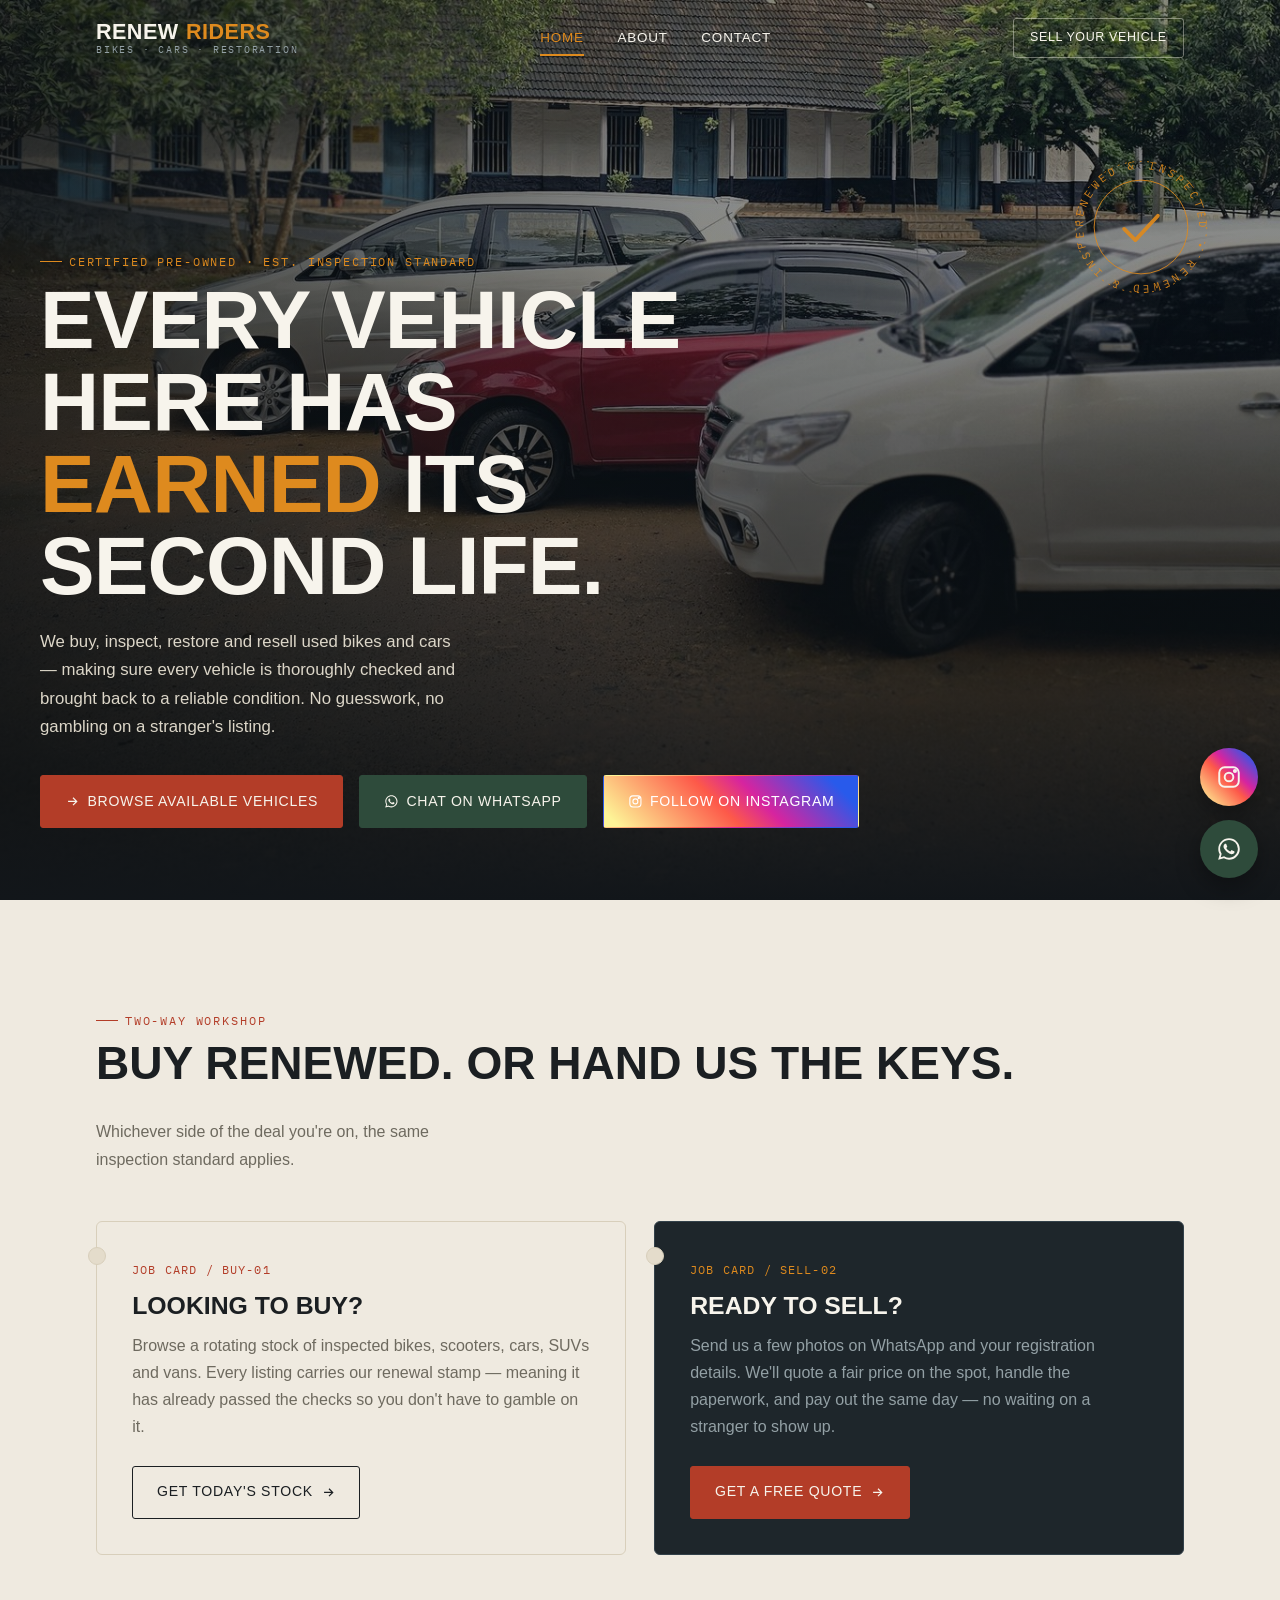
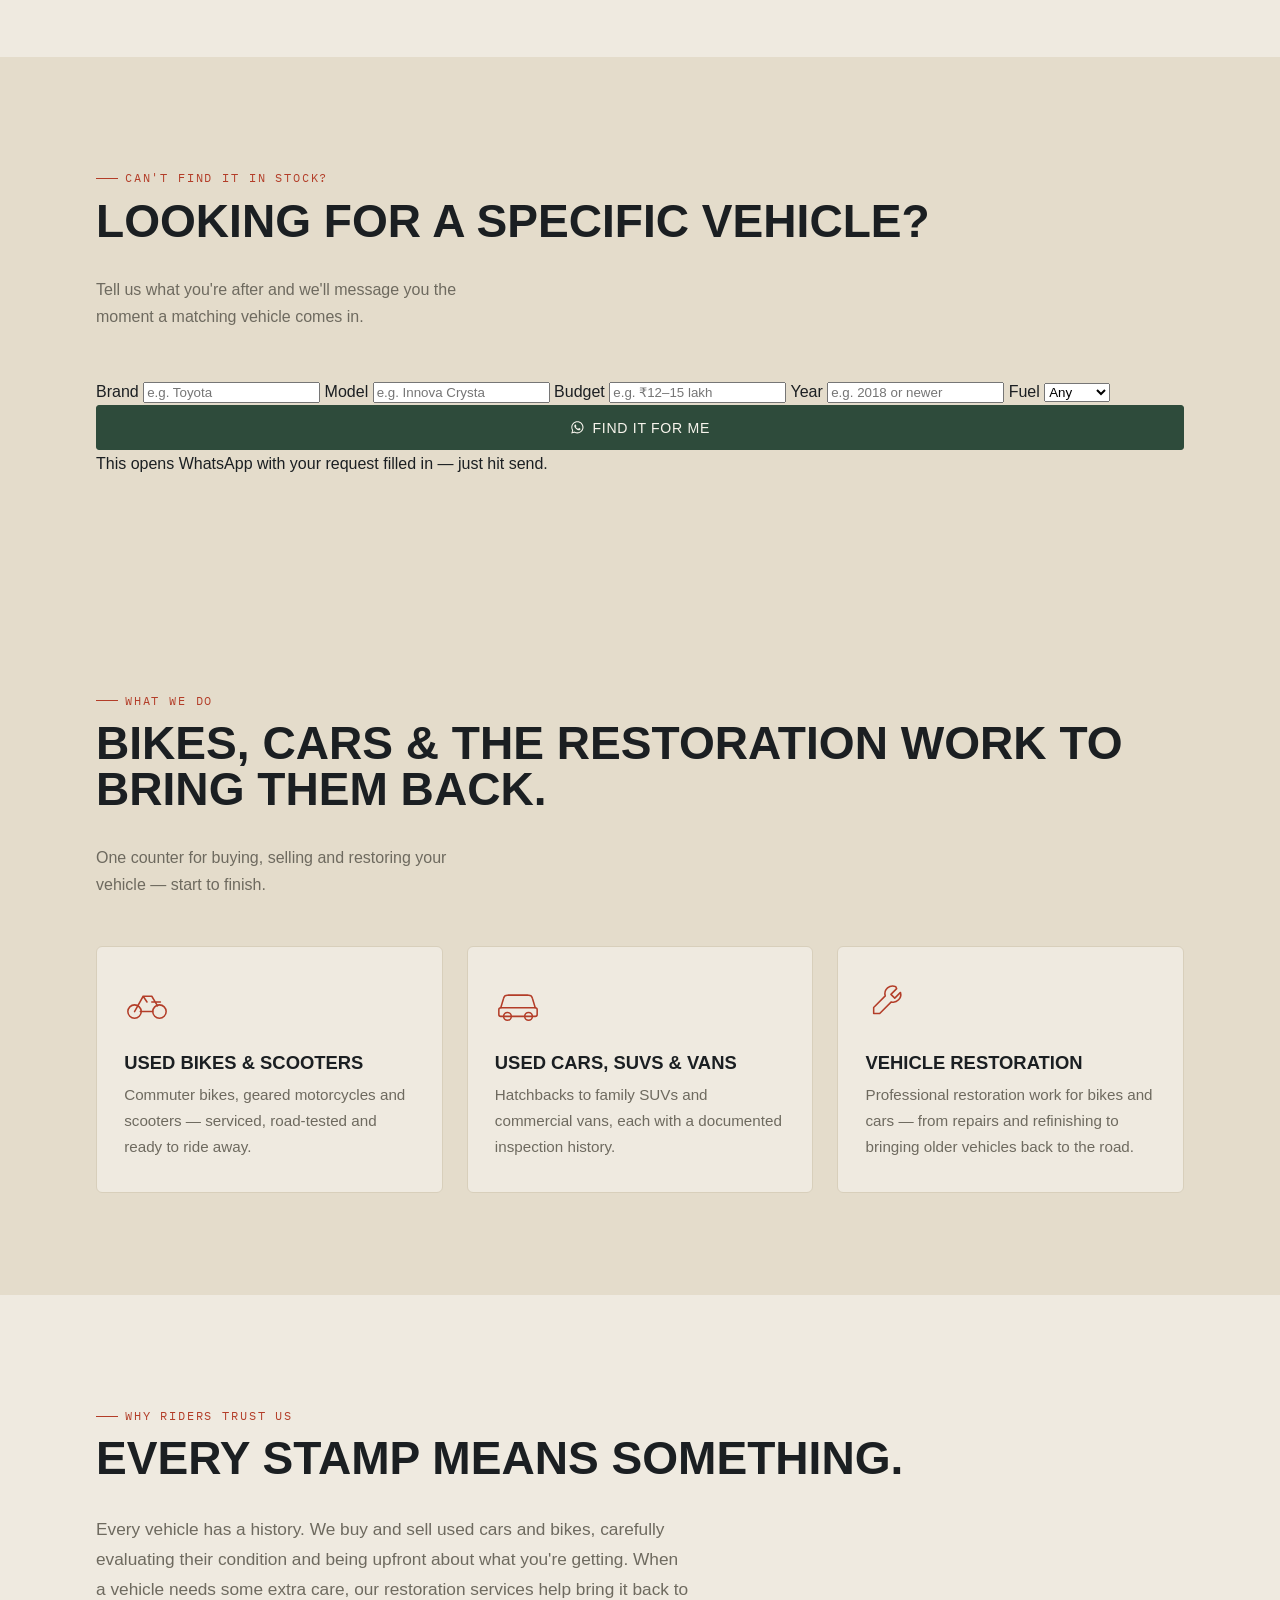
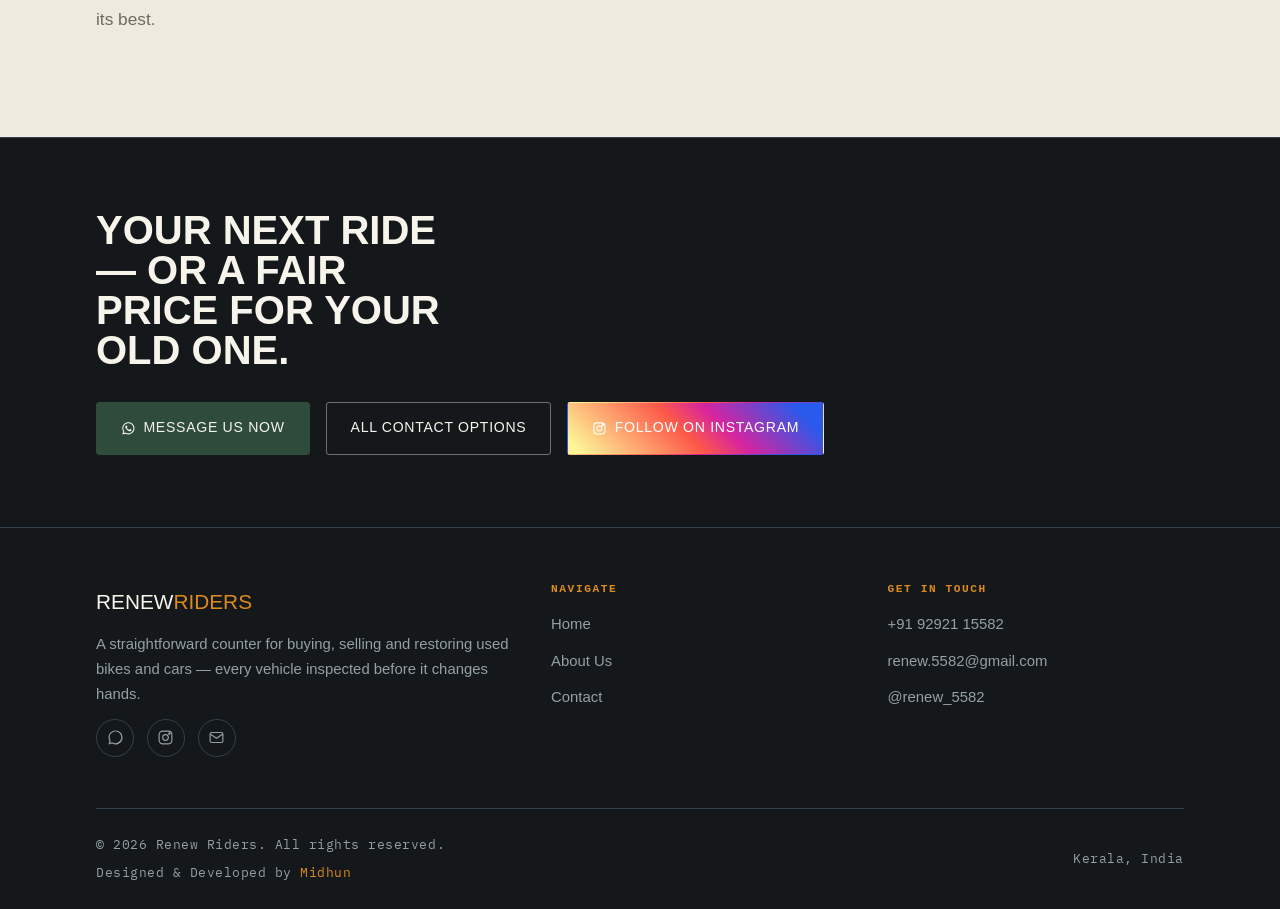
==== commit fe61a833: "Update index.html" ====
--- a/index.html
+++ b/index.html
@@ -110,6 +110,55 @@
   </div>
 </section>
 
+<!-- ============ FIND IT FOR ME ============ -->
+<section class="section section-paper2">
+  <div class="container">
+    <div class="section-head reveal">
+      <div>
+        <span class="eyebrow">Can't find it in stock?</span>
+        <h2>Looking for a specific vehicle?</h2>
+      </div>
+      <p>Tell us what you're after and we'll message you the moment a matching vehicle comes in.</p>
+    </div>
+
+    <form class="finder-card reveal" id="finderForm">
+      <div class="finder-grid">
+        <label class="finder-field">
+          <span>Brand</span>
+          <input type="text" name="brand" placeholder="e.g. Toyota" required>
+        </label>
+        <label class="finder-field">
+          <span>Model</span>
+          <input type="text" name="model" placeholder="e.g. Innova Crysta" required>
+        </label>
+        <label class="finder-field">
+          <span>Budget</span>
+          <input type="text" name="budget" placeholder="e.g. ₹12–15 lakh" required>
+        </label>
+        <label class="finder-field">
+          <span>Year</span>
+          <input type="text" name="year" placeholder="e.g. 2018 or newer">
+        </label>
+        <label class="finder-field full">
+          <span>Fuel</span>
+          <select name="fuel">
+            <option value="">Any</option>
+            <option>Petrol</option>
+            <option>Diesel</option>
+            <option>CNG</option>
+            <option>Electric</option>
+          </select>
+        </label>
+      </div>
+      <button type="submit" class="btn btn-whatsapp btn-block">
+        <svg viewBox="0 0 24 24" fill="currentColor"><path d="M12.04 2C6.58 2 2.13 6.45 2.13 11.91c0 1.75.46 3.45 1.32 4.95L2 22l5.29-1.39a9.9 9.9 0 0 0 4.75 1.21h.01c5.46 0 9.9-4.45 9.9-9.91C21.95 6.45 17.5 2 12.04 2zm0 18.06h-.01a8.2 8.2 0 0 1-4.19-1.15l-.3-.18-3.14.82.84-3.06-.2-.31a8.15 8.15 0 0 1-1.26-4.37c0-4.51 3.68-8.19 8.2-8.19 2.19 0 4.25.85 5.8 2.4a8.13 8.13 0 0 1 2.4 5.8c0 4.52-3.68 8.24-8.14 8.24zm4.5-6.16c-.25-.12-1.47-.72-1.7-.81-.23-.08-.4-.12-.56.13-.17.25-.64.81-.79.97-.14.17-.29.19-.54.06-.25-.12-1.04-.38-1.98-1.22-.73-.65-1.23-1.46-1.37-1.7-.14-.25-.02-.38.11-.51.11-.11.25-.29.37-.43.12-.15.16-.25.24-.42.08-.17.04-.31-.02-.44-.06-.12-.56-1.35-.77-1.85-.2-.48-.41-.42-.56-.43h-.48c-.17 0-.44.06-.67.31s-.88.86-.88 2.1.9 2.44 1.03 2.61c.13.17 1.77 2.7 4.28 3.79.6.26 1.06.41 1.43.53.6.19 1.15.16 1.58.1.48-.07 1.47-.6 1.68-1.18.21-.58.21-1.08.15-1.18-.06-.1-.23-.16-.48-.28z"/></svg>
+        Find It For Me
+      </button>
+      <p class="finder-note">This opens WhatsApp with your request filled in — just hit send.</p>
+    </form>
+  </div>
+</section>
+
 <!-- ============ CATEGORIES / SPARE PARTS ============ -->
 <section class="section section-paper2">
   <div class="container">
--- a/css/style.css
+++ b/css/style.css
@@ -81,8 +81,8 @@
   background: var(--rust);
   display: inline-block;
 }
-.on-dark .eyebrow{ color: var(--amber); }
-.on-dark .eyebrow::before{ background: var(--amber); }
+.eyebrow.on-dark{ color: var(--amber); }
+.eyebrow.on-dark::before{ background: var(--amber); }
 
 /* ==========================================================================
    Buttons
@@ -738,6 +738,9 @@
   .contact-grid{ grid-template-columns: 1fr; }
   .info-strip{ grid-template-columns: 1fr; }
   .info-strip--2col{ grid-template-columns: 1fr; }
+
+  .btn{ padding: .78em 1.4em; font-size: .78rem; }
+  .hero-actions{ gap: .7rem; }
 }
 
 @media (max-width: 720px){
@@ -750,6 +753,10 @@
   .cta-band .container{ flex-direction: column; align-items: flex-start; }
   .stamp{ width: 90px; height: 90px; top: 6rem; }
   .hero{ background-image: url('../assets/hero-mobile.jpg') !important; background-position: center 78%; }
+
+  .btn{ padding: .68em 1.15em; font-size: .72rem; gap: .45em; }
+  .hero-actions{ gap: .6rem; }
+  .cta-actions{ gap: .6rem; }
 }
 
 /* Mobile nav drawer */
